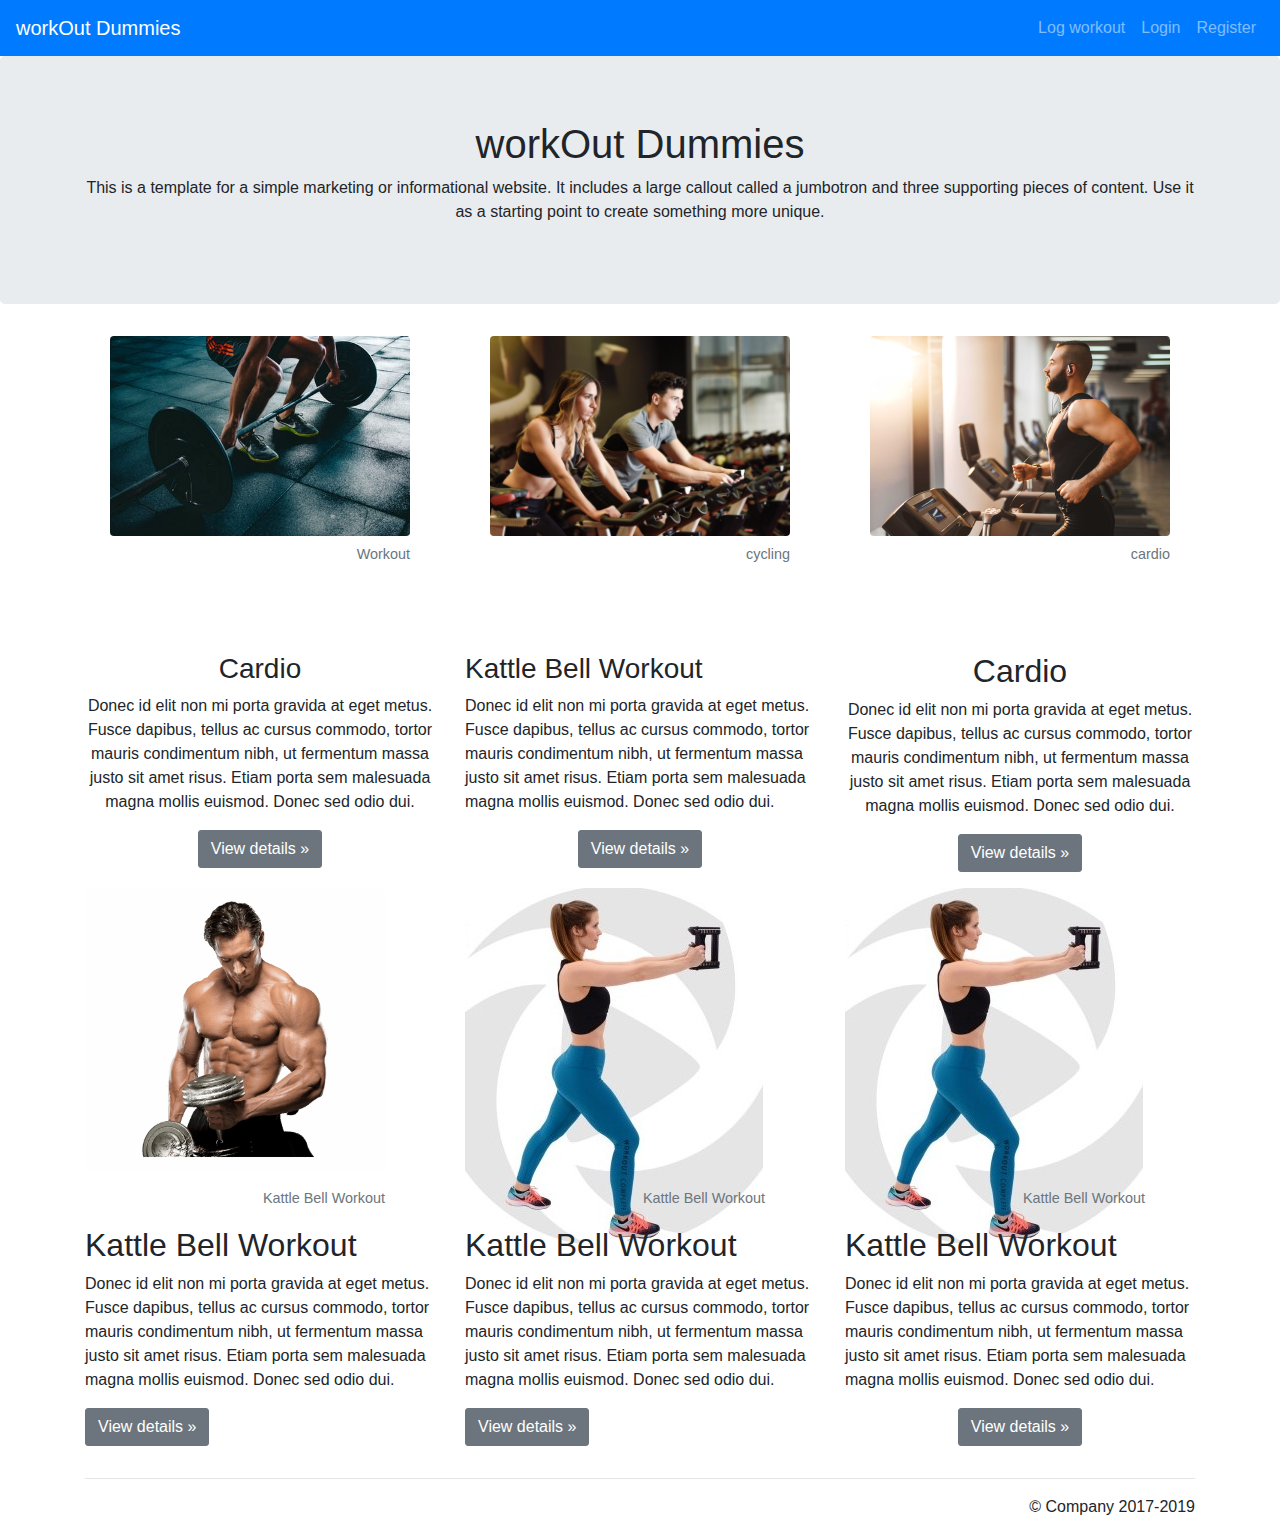
==== index.html @ 3e36aec6 "New Files with media" ====
<!doctype html>
<html lang="en">

<head>
  <!-- Required meta tags -->
  <meta charset="utf-8">
  <meta name="viewport" content="width=device-width, initial-scale=1, shrink-to-fit=no">

  <!-- Bootstrap CSS -->
  <link rel="stylesheet" href="https://stackpath.bootstrapcdn.com/bootstrap/4.3.1/css/bootstrap.min.css"
    integrity="sha384-ggOyR0iXCbMQv3Xipma34MD+dH/1fQ784/j6cY/iJTQUOhcWr7x9JvoRxT2MZw1T" crossorigin="anonymous">
  <link rel="stylesheet" href="css/stylesheet.css">

  <title>workOut Dummies</title>

  <style>
    .bd-placeholder-img {
      font-size: 1.125rem;
      text-anchor: middle;
      -webkit-user-select: none;
      -moz-user-select: none;
      -ms-user-select: none;
      user-select: none;
    }

    @media (min-width: 768px) {
      .bd-placeholder-img-lg {
        font-size: 3.5rem;
      }
    }
  </style>
</head>

<body>
  <!--Nav Bar -->
  <nav class="navbar navbar-expand-md navbar-dark fixed-top bg-primary">
    <a class="navbar-brand" href="#">workOut Dummies</a>
    <button class="navbar-toggler" type="button" data-toggle="collapse" data-target="#navbarsExampleDefault"
      aria-controls="navbarsExampleDefault" aria-expanded="false" aria-label="Toggle navigation">
      <span class="navbar-toggler-icon"></span>
    </button>
    <div class="collapse navbar-collapse" id="navbarsExampleDefault">
      <div class="ml-auto">
        <ul class="navbar-nav my-2 my-lg-0">
          <li class="nav-item">
            <a class="nav-link" href="logworkout.html">Log workout </a>
          </li>
          <li class="nav-item">
            <a class="nav-link" href="login.html">Login <span class="sr-only">(current)</span></a>
          </li>
          <li class="nav-item">
            <a class="nav-link" href="register.html">Register</a>
          </li>
        </ul>
      </div>
    </div>
  </nav>
  <!--End of Nav Bar -->

  <!--header -->
  <header>
    <!-- Main jumbotron for a primary marketing message or call to action -->
    <div class="jumbotron">
      <div class="container">
        <h1>workOut Dummies</h1>
        <p>This is a template for a simple marketing or informational website. It includes a large callout called a
          jumbotron and three supporting pieces of content. Use it as a starting point to create something more unique.
        </p>
      </div>
    </div>
  </header>
  <!--End header -->

  <main>

    <div class="container home-form">
      <!-- Example row of columns -->
      <div class="row">
        <div class="col-md-4">  
            <div class="text-center">                                      
                <figure class="figure image">                   
                    <img src="img/workout.jpeg" class="figure-img img-fluid rounded" alt="workout">                   
                    <figcaption class="figure-caption text-right">Workout</figcaption>
                  </figure>                
                <h3>Cardio</h3>
                <p>Donec id elit non mi porta gravida at eget metus. Fusce dapibus, tellus ac cursus commodo, tortor mauris
                  condimentum nibh, ut fermentum massa justo sit amet risus. Etiam porta sem malesuada magna mollis euismod.
                  Donec sed odio dui. </p>
                <p><a class="btn text-white btn-secondary " role="button" data-toggle="modal"
                    data-target="#exampleModalScrollable">View details &raquo;</a></p>                                
            </div>
        </div> 
        <div class="col-md-4">
          <div class="text-center ">
            <figure class="figure image">          
              <img src="img/cycling.jpg" class="figure-img img-fluid rounded" alt="...">
              <figcaption class="figure-caption text-right">cycling</figcaption>
            </figure>
          </div>          
          <h3>Kattle Bell Workout</h3>
          <p>Donec id elit non mi porta gravida at eget metus. Fusce dapibus, tellus ac cursus commodo, tortor mauris
            condimentum nibh, ut fermentum massa justo sit amet risus. Etiam porta sem malesuada magna mollis euismod.
            Donec sed odio dui. </p>
            <p class="text-center"><a class="btn text-white btn-secondary " role="button" data-toggle="modal"
              data-target="#exampleModalScrollable">View details &raquo;</a></p>
        </div>
        <div class="col-md-4">  
            <div class="text-center">                                      
                <figure class="figure image">                    
                    <img src="img/running.jpg" class="figure-img img-fluid rounded" alt="...">                    
                 <figcaption class="figure-caption text-right">cardio</figcaption>
                </figure>
                
                <h2>Cardio</h2>
                <p>Donec id elit non mi porta gravida at eget metus. Fusce dapibus, tellus ac cursus commodo, tortor mauris
                  condimentum nibh, ut fermentum massa justo sit amet risus. Etiam porta sem malesuada magna mollis euismod.
                  Donec sed odio dui. </p>
                <p><a class="btn text-white btn-secondary " role="button" data-toggle="modal"
                    data-target="#exampleModalScrollable">View details &raquo;</a></p>                                
            </div>
        </div> 
      </div>




      <div class="row">
        <div class="col-md-4">
          <figure class="figure">
              <div class="image">
            <img src="img/bodybuilding.jpg" class="figure-img img-fluid rounded" alt="..."> 
            </div>
            <figcaption class="figure-caption text-right">Kattle Bell Workout</figcaption>
          </figure>          
          <h2>Kattle Bell Workout</h2>
          <p>Donec id elit non mi porta gravida at eget metus. Fusce dapibus, tellus ac cursus commodo, tortor mauris
            condimentum nibh, ut fermentum massa justo sit amet risus. Etiam porta sem malesuada magna mollis euismod.
            Donec sed odio dui. </p>
          <p><a class="btn btn-secondary" href="#" role="button">View details &raquo;</a></p>
        </div>
        <div class="col-md-4">
          <figure class="figure">
            <div class="image"><img src="img/upper-body-workout_sm.jpg" class="figure-img img-fluid rounded" alt="..."> </div>
            <figcaption class="figure-caption text-right">Kattle Bell Workout</figcaption>
          </figure>

          <!-- <p><img src="img/kettlebell-workout.jpg" alt="list large" id="lgimg"  /></p> -->

          <h2>Kattle Bell Workout</h2>
          <p>Donec id elit non mi porta gravida at eget metus. Fusce dapibus, tellus ac cursus commodo, tortor mauris
            condimentum nibh, ut fermentum massa justo sit amet risus. Etiam porta sem malesuada magna mollis euismod.
            Donec sed odio dui. </p>
          <p><a class="btn btn-secondary" href="#" role="button">View details &raquo;</a></p>

        </div>
        <div class="col-md-4">
              <figure class="figure">
                <div class="image"><img src="img/upper-body-workout_sm.jpg" class="figure-img img-fluid rounded" alt="..."> </div>
                <figcaption class="figure-caption text-right">Kattle Bell Workout</figcaption>
              </figure>
    
              <!-- <p><img src="img/kettlebell-workout.jpg" alt="list large" id="lgimg"  /></p> -->
    
              <h2>Kattle Bell Workout</h2>
              <p>Donec id elit non mi porta gravida at eget metus. Fusce dapibus, tellus ac cursus commodo, tortor mauris
                condimentum nibh, ut fermentum massa justo sit amet risus. Etiam porta sem malesuada magna mollis euismod.
                Donec sed odio dui. </p>
              <p class= "text-center"><a class="btn btn-secondary" href="#" role="button">View details &raquo;</a></p>
    
        </div>
      </div>
      <hr>


      <!-- Modal -->
      <div class="modal fade" id="exampleModalScrollable" tabindex="-1" role="dialog"
        aria-labelledby="exampleModalScrollableTitle" aria-hidden="true">
        <div class="modal-dialog modal-dialog-scrollable" role="document">
          <div class="modal-content">
            <div class="modal-header">
              <h4 class="modal-title" id="exampleModalScrollableTitle">
                  Kattle Bell Workout
                </h4>
              <button type="button" class="close" data-dismiss="modal" aria-label="Close">
                <span aria-hidden="true">&times;</span>
              </button>
            </div>
            <div class="modal-body">

              <div class="text-center">
                <video id="vid" width="320" height="240" controls>
                  <source src="media/videoplayback.mp4" type="video/mp4">
                  <source src="media/videoplayback.webm" type="video/webm">
                  Your browser does not support the video tag.
                </video>
              </div>

              <h5>45 Minute Total Body Kettlebell Workout - Fun and
                  Tough Kettlebell Routine</h5>
              <p> It's a fantastic workout for developing and activating the glutes, as well as building important
                strength and stability in the joints of the lower body. If you have been told that you have lazy glutes,
                this glute activation workout may be of help to you.</p>
              <h5>Workout Details</h5>
              
              <ul class="details-list">
                <li>
                  <span class="detail-header">Duration:</span>
                  <span class="detail-value demi">36 Minutes</span>
                </li>
                <li>
                  <span class="detail-header">Calorie Burn:</span>
                  <span class="detail-value demi">165-263</span>
                </li>
                <li>
                  <span class="detail-header">Difficulty:</span>
                  <span class="detail-value demi">3/5</span>
                </li>
                <li>
                  <span class="detail-header">Equipment:</span>
                  <span class="detail-value demi">Exercise Band</span>
                </li>
                <li>
                  <span class="detail-header">Training Type:</span>
                  <span class="detail-value demi">Low Impact, Pilates, Strength Training, Toning</span>
                </li>
              </ul>
            </div>
            <div class="modal-footer">
              <button type="button" id="close" class="btn btn-secondary" data-dismiss="modal">Close</button>              
            </div>
          </div>
        </div>
      </div>
      <!-- End Modal -->

    </div> <!-- /container -->

  </main>


  <!-- Begining of footer -->
  <footer class="container">
    <p>&copy; Company 2017-2019</p>
  </footer>
  <!-- End of container -->

  <!-- Optional JavaScript -->
  <!-- jQuery first, then Popper.js, then Bootstrap JS -->

  <script>
    var video = document.getElementById('vid');
    document.getElementById('close').addEventListener('click', function () {
      video.pause();
      video.currentTime = 0;
      video.playbackRate = 1;
    }, false);
  </script>

  <script src="https://code.jquery.com/jquery-3.3.1.slim.min.js"
    integrity="sha384-q8i/X+965DzO0rT7abK41JStQIAqVgRVzpbzo5smXKp4YfRvH+8abtTE1Pi6jizo"
    crossorigin="anonymous"></script>
  <script src="https://cdnjs.cloudflare.com/ajax/libs/popper.js/1.14.7/umd/popper.min.js"
    integrity="sha384-UO2eT0CpHqdSJQ6hJty5KVphtPhzWj9WO1clHTMGa3JDZwrnQq4sF86dIHNDz0W1"
    crossorigin="anonymous"></script>
  <script src="https://stackpath.bootstrapcdn.com/bootstrap/4.3.1/js/bootstrap.min.js"
    integrity="sha384-JjSmVgyd0p3pXB1rRibZUAYoIIy6OrQ6VrjIEaFf/nJGzIxFDsf4x0xIM+B07jRM"
    crossorigin="anonymous"></script>
</body>

</html>
---- css/stylesheet.css ----
/* Move down content because we have a fixed navbar that is 3.5rem tall */
body {
    padding-top: 3.5rem;       
    font-family: 'Varela Round', sans-serif; 
  }

  @media (max-width: 600px) {
    #lgimg {
        display: none;
    }
}

header{
  text-align: center;
}
footer{
  text-align: right;
}
label {
  font-weight: bold;
}

.font-normal {
  font-weight: none;
}

.image {
  /*border-radius: 25px; */
  width: 300px;
  height: 300px; 
 }

 /*
 figure {
  width: 130px;
  height: 130px; 
 }
*/
 .form-signin {
  width: 100%;
  max-width: 330px;
  padding: 15px;
  margin: auto;
}

#steps, #calories {
  width :100px;
}

.fa-pencil-alt{
color:red;
}

.login-form h4 {
  text-align: center;
  font-size: 26px;
}

.login-form .form-group {
  position: relative;
}
.login-form .form-group i {
  position: absolute;
  left: 15px;
  top: 11px;
  font-size: 18px;
}
.login-form .form-group .form-control {
  padding-left: 40px;
}

.login-form .form-group .form-control:focus {
  border-color: #00ce81;
}
.llogin-formogin .form-group .form-control, .modal-login .btn {
  min-height: 40px;
  border-radius: 3px; 
}
.login-form .form-group .hint-text {
  text-align: center;
  padding-top: 10px;
}


.login-form h2,  
.signup-form h2,
.logworkout-form h2 
 {  color: #636363; 
  margin: 0 0 15px;
  position: relative;
  text-align: center;
  }


.login-form h2:before, 
.login-form h2:after, 
.signup-form h2:before, 
.signup-form h2:after,
.logworkout-form h2:before, 
.logworkout-form h2:after
{
  content: "";
  height: 2px;
  width: 30%;
  background: #d4d4d4;
  position: absolute;
  top: 50%;
  z-index: 2;
}	


.login-form h2:before,
.signup-form h2:before,
.logworkout-form h2 :before  
{
  left: 0;
}

.login-form h2:after,
.signup-form h2:after,
.logworkout-form h2:after 
{
  right: 0;
}

.signup-form .hint-text{
  color: #999;  
  text-align: center;
}


.form-control{
  height: 40px;
  box-shadow: none;
  color: #969fa4;
}
.form-control:focus{
  border-color: #5cb85c;
}
  .form-control, .btn{        
      border-radius: 3px;
  }


.signup-form{
  margin: 0 auto;
  padding: 30px 0;
}
.signup-form h2{
  color: #636363;
      margin: 0 0 15px;
  position: relative;
  text-align: center;
  }
.signup-form h2:before, .signup-form h2:after{
  content: "";
  height: 2px;
  width: 30%;
  background: #d4d4d4;
  position: absolute;
  top: 50%;
  z-index: 2;
}	
.signup-form h2:before{
  left: 0;
}
.signup-form h2:after{
  right: 0;
}
  .signup-form .hint-text{
  color: #999; 
  margin-bottom: 30px;
  text-align: center;
}
  .signup-form form{
  color: #999;
  border-radius: 3px;
    margin-bottom: 15px;
      background: #f2f3f7;
      box-shadow: 0px 2px 2px rgba(0, 0, 0, 0.3);
      padding: 30px;
  }
.signup-form .form-group{
  margin-bottom: 20px;
}
.signup-form input[type="checkbox"]{
  margin-top: 3px;
}
.signup-form .btn{        
      font-size: 16px;
      font-weight: bold;		
  min-width: 140px;
      outline: none !important;
  }

  input[type="number"] {
    width:100px;
 }

/*
  .signup-form .row div:first-child{
  padding-right: 10px;
}
.signup-form .row div:last-child{
  padding-left: 10px;
} 
*/   	
  .signup-form a{
  color: #fff;
  text-decoration: underline;
}
  .signup-form a:hover{
  text-decoration: none;
}
.signup-form form a{
  color: #5cb85c;
  text-decoration: none;
}	
.signup-form form a:hover{
  text-decoration: underline;
}
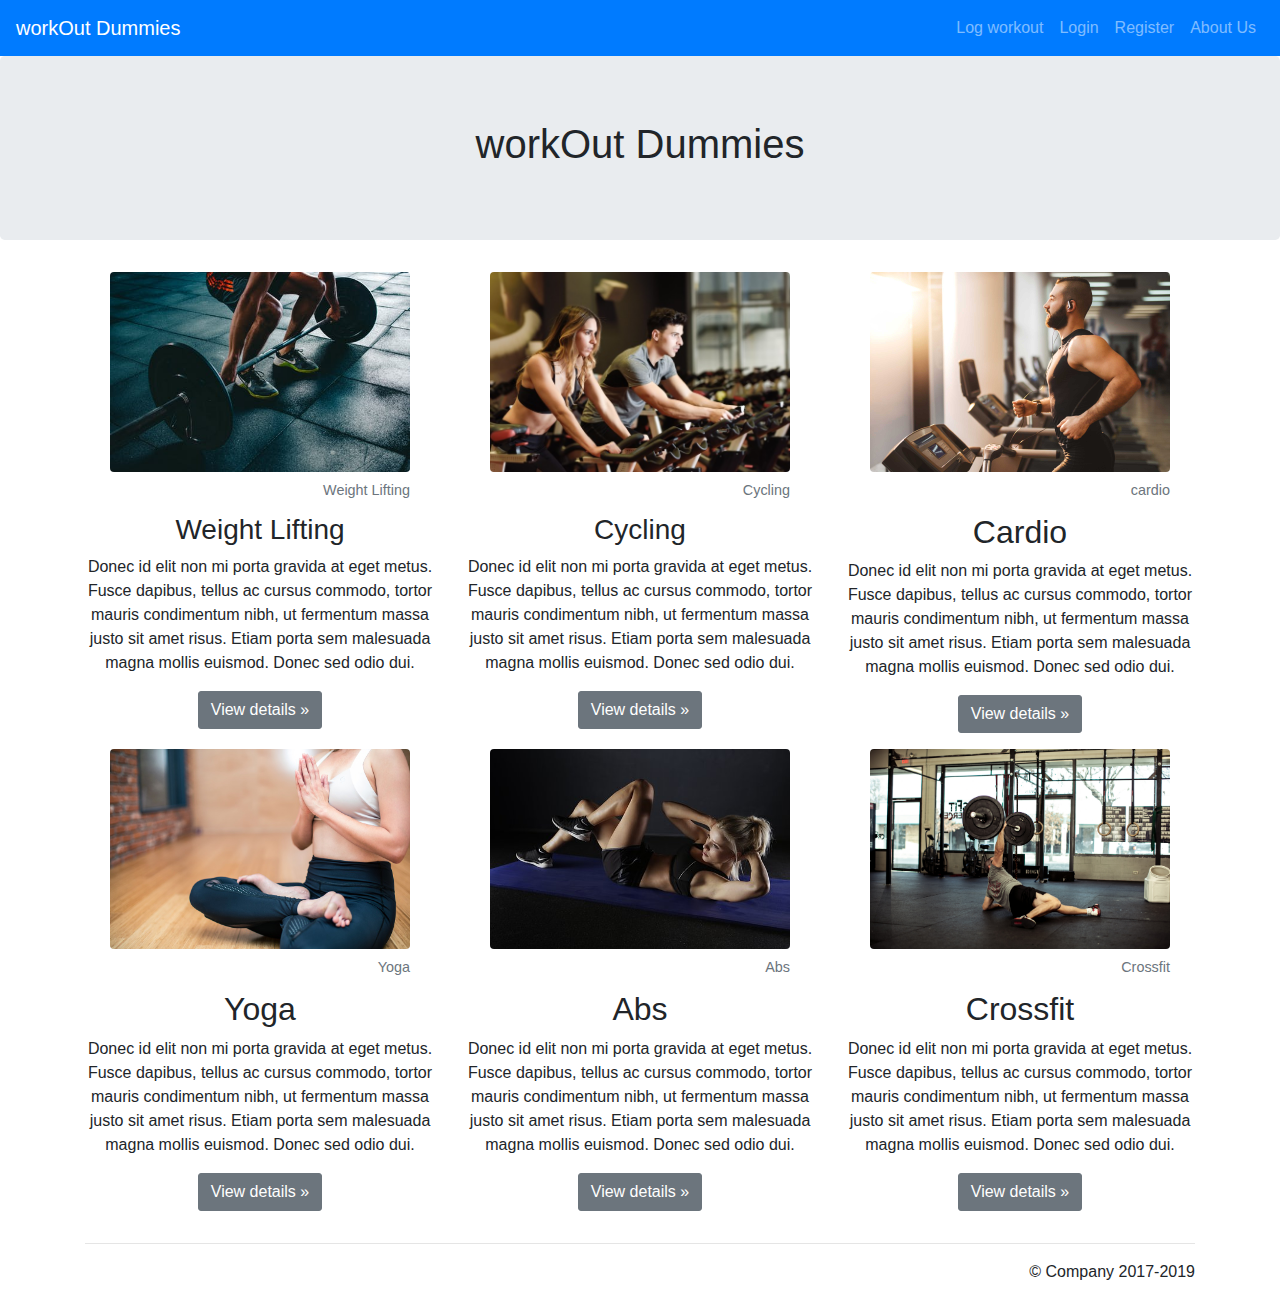
==== commit beaf3e2d: "committing the code" ====
--- a/index.html
+++ b/index.html
@@ -13,22 +13,6 @@
 
   <title>workOut Dummies</title>
 
-  <style>
-    .bd-placeholder-img {
-      font-size: 1.125rem;
-      text-anchor: middle;
-      -webkit-user-select: none;
-      -moz-user-select: none;
-      -ms-user-select: none;
-      user-select: none;
-    }
-
-    @media (min-width: 768px) {
-      .bd-placeholder-img-lg {
-        font-size: 3.5rem;
-      }
-    }
-  </style>
 </head>
 
 <body>
@@ -51,6 +35,9 @@
           <li class="nav-item">
             <a class="nav-link" href="register.html">Register</a>
           </li>
+          <li class="nav-item">
+            <a class="nav-link" href="aboutus.html">About Us</a>
+          </li>          
         </ul>
       </div>
     </div>
@@ -63,46 +50,43 @@
     <div class="jumbotron">
       <div class="container">
         <h1>workOut Dummies</h1>
-        <p>This is a template for a simple marketing or informational website. It includes a large callout called a
-          jumbotron and three supporting pieces of content. Use it as a starting point to create something more unique.
-        </p>
       </div>
     </div>
   </header>
   <!--End header -->
 
   <main>
-
-    <div class="container home-form">
-      <!-- Example row of columns -->
+    <div class="container home-form" id="maincontainer">
+      <!-- Row1 -->
       <div class="row">
         <div class="col-md-4">  
             <div class="text-center">                                      
                 <figure class="figure image">                   
-                    <img src="img/workout.jpeg" class="figure-img img-fluid rounded" alt="workout">                   
-                    <figcaption class="figure-caption text-right">Workout</figcaption>
+                    <img src="img/workout.jpeg" class="figure-img img-fluid rounded" alt="workout">                                  
+                    <figcaption class="figure-caption text-right">Weight Lifting</figcaption>
                   </figure>                
-                <h3>Cardio</h3>
+                <h3>Weight Lifting</h3>
                 <p>Donec id elit non mi porta gravida at eget metus. Fusce dapibus, tellus ac cursus commodo, tortor mauris
                   condimentum nibh, ut fermentum massa justo sit amet risus. Etiam porta sem malesuada magna mollis euismod.
                   Donec sed odio dui. </p>
                 <p><a class="btn text-white btn-secondary " role="button" data-toggle="modal"
-                    data-target="#exampleModalScrollable">View details &raquo;</a></p>                                
+                    data-target="#myModal">View details &raquo;</a></p>                                
             </div>
         </div> 
         <div class="col-md-4">
-          <div class="text-center ">
+          <div class="text-center">
             <figure class="figure image">          
-              <img src="img/cycling.jpg" class="figure-img img-fluid rounded" alt="...">
-              <figcaption class="figure-caption text-right">cycling</figcaption>
+              <img src="img/cycling.jpg" class="figure-img img-fluid rounded" alt="Cycling">
+              <figcaption class="figure-caption text-right">Cycling</figcaption>
             </figure>
-          </div>          
-          <h3>Kattle Bell Workout</h3>
+               
+          <h3>Cycling</h3>
           <p>Donec id elit non mi porta gravida at eget metus. Fusce dapibus, tellus ac cursus commodo, tortor mauris
             condimentum nibh, ut fermentum massa justo sit amet risus. Etiam porta sem malesuada magna mollis euismod.
             Donec sed odio dui. </p>
-            <p class="text-center"><a class="btn text-white btn-secondary " role="button" data-toggle="modal"
-              data-target="#exampleModalScrollable">View details &raquo;</a></p>
+            <p><a class="btn text-white btn-secondary " role="button" data-toggle="modal"
+              data-target="#myModal">View details &raquo;</a></p> 
+          </div>
         </div>
         <div class="col-md-4">  
             <div class="text-center">                                      
@@ -115,71 +99,71 @@
                 <p>Donec id elit non mi porta gravida at eget metus. Fusce dapibus, tellus ac cursus commodo, tortor mauris
                   condimentum nibh, ut fermentum massa justo sit amet risus. Etiam porta sem malesuada magna mollis euismod.
                   Donec sed odio dui. </p>
-                <p><a class="btn text-white btn-secondary " role="button" data-toggle="modal"
-                    data-target="#exampleModalScrollable">View details &raquo;</a></p>                                
-            </div>
-        </div> 
-      </div>
-
-
-
-
+                  <p><a class="btn text-white btn-secondary " role="button" data-toggle="modal"
+                    data-target="#myModal">View details &raquo;</a></p>                                 
+            </div>
+        </div> 
+      </div>
+
+      <!-- Row2 -->
       <div class="row">
-        <div class="col-md-4">
-          <figure class="figure">
-              <div class="image">
-            <img src="img/bodybuilding.jpg" class="figure-img img-fluid rounded" alt="..."> 
-            </div>
-            <figcaption class="figure-caption text-right">Kattle Bell Workout</figcaption>
-          </figure>          
-          <h2>Kattle Bell Workout</h2>
-          <p>Donec id elit non mi porta gravida at eget metus. Fusce dapibus, tellus ac cursus commodo, tortor mauris
-            condimentum nibh, ut fermentum massa justo sit amet risus. Etiam porta sem malesuada magna mollis euismod.
-            Donec sed odio dui. </p>
-          <p><a class="btn btn-secondary" href="#" role="button">View details &raquo;</a></p>
-        </div>
-        <div class="col-md-4">
-          <figure class="figure">
-            <div class="image"><img src="img/upper-body-workout_sm.jpg" class="figure-img img-fluid rounded" alt="..."> </div>
-            <figcaption class="figure-caption text-right">Kattle Bell Workout</figcaption>
-          </figure>
-
-          <!-- <p><img src="img/kettlebell-workout.jpg" alt="list large" id="lgimg"  /></p> -->
-
-          <h2>Kattle Bell Workout</h2>
-          <p>Donec id elit non mi porta gravida at eget metus. Fusce dapibus, tellus ac cursus commodo, tortor mauris
-            condimentum nibh, ut fermentum massa justo sit amet risus. Etiam porta sem malesuada magna mollis euismod.
-            Donec sed odio dui. </p>
-          <p><a class="btn btn-secondary" href="#" role="button">View details &raquo;</a></p>
-
-        </div>
-        <div class="col-md-4">
-              <figure class="figure">
-                <div class="image"><img src="img/upper-body-workout_sm.jpg" class="figure-img img-fluid rounded" alt="..."> </div>
-                <figcaption class="figure-caption text-right">Kattle Bell Workout</figcaption>
+        <div class="col-md-4">  
+          <div class="text-center">                                      
+              <figure class="figure image">                    
+                  <img src="img/yoga.jpg" class="figure-img img-fluid rounded" alt="...">                    
+               <figcaption class="figure-caption text-right">Yoga</figcaption>
               </figure>
-    
-              <!-- <p><img src="img/kettlebell-workout.jpg" alt="list large" id="lgimg"  /></p> -->
-    
-              <h2>Kattle Bell Workout</h2>
+              
+              <h2>Yoga</h2>
               <p>Donec id elit non mi porta gravida at eget metus. Fusce dapibus, tellus ac cursus commodo, tortor mauris
                 condimentum nibh, ut fermentum massa justo sit amet risus. Etiam porta sem malesuada magna mollis euismod.
                 Donec sed odio dui. </p>
-              <p class= "text-center"><a class="btn btn-secondary" href="#" role="button">View details &raquo;</a></p>
-    
-        </div>
-      </div>
+                <p><a class="btn text-white btn-secondary " role="button" data-toggle="modal"
+                  data-target="#myModal">View details &raquo;</a></p>                               
+          </div>
+        </div> 
+        <div class="col-md-4">  
+          <div class="text-center">                                      
+              <figure class="figure image">                    
+                  <img src="img/abs.jpg" class="figure-img img-fluid rounded" alt="abs">                    
+               <figcaption class="figure-caption text-right">Abs</figcaption>
+              </figure>              
+              <h2>Abs</h2>
+              <p>Donec id elit non mi porta gravida at eget metus. Fusce dapibus, tellus ac cursus commodo, tortor mauris
+                condimentum nibh, ut fermentum massa justo sit amet risus. Etiam porta sem malesuada magna mollis euismod.
+                Donec sed odio dui. </p>
+                <p><a class="btn text-white btn-secondary " role="button" data-toggle="modal"
+                  data-target="#myModal">View details &raquo;</a></p>                                
+          </div>
+        </div> 
+        <div class="col-md-4">  
+          <div class="text-center">                                      
+              <figure class="figure image">                    
+                  <img src="img/crossfit-full.jpg" class="figure-img img-fluid rounded" alt="crossfit">                    
+               <figcaption class="figure-caption text-right">Crossfit</figcaption>
+              </figure>
+              
+              <h2>Crossfit</h2>
+              <p>Donec id elit non mi porta gravida at eget metus. Fusce dapibus, tellus ac cursus commodo, tortor mauris
+                condimentum nibh, ut fermentum massa justo sit amet risus. Etiam porta sem malesuada magna mollis euismod.
+                Donec sed odio dui. </p>
+                <p><a class="btn text-white btn-secondary " role="button" data-toggle="modal"
+                  data-target="#myModal">View details &raquo;</a></p>                                 
+          </div>
+        </div> 
+
+      </div>
+
       <hr>
 
-
       <!-- Modal -->
-      <div class="modal fade" id="exampleModalScrollable" tabindex="-1" role="dialog"
-        aria-labelledby="exampleModalScrollableTitle" aria-hidden="true">
+      <div class="modal fade" id="myModal" tabindex="-1" role="dialog"
+        aria-labelledby="myModalTitle" aria-hidden="true">
         <div class="modal-dialog modal-dialog-scrollable" role="document">
           <div class="modal-content">
             <div class="modal-header">
-              <h4 class="modal-title" id="exampleModalScrollableTitle">
-                  Kattle Bell Workout
+              <h4 class="modal-title" id="myModalTitle">
+                  Running
                 </h4>
               <button type="button" class="close" data-dismiss="modal" aria-label="Close">
                 <span aria-hidden="true">&times;</span>
@@ -188,42 +172,41 @@
             <div class="modal-body">
 
               <div class="text-center">
-                <video id="vid" width="320" height="240" controls>
+                <video id="vid" width="310" height="175" controls>
                   <source src="media/videoplayback.mp4" type="video/mp4">
                   <source src="media/videoplayback.webm" type="video/webm">
                   Your browser does not support the video tag.
                 </video>
               </div>
-
-              <h5>45 Minute Total Body Kettlebell Workout - Fun and
-                  Tough Kettlebell Routine</h5>
+               
+              <h5>30 Minutes of running</h5>
               <p> It's a fantastic workout for developing and activating the glutes, as well as building important
                 strength and stability in the joints of the lower body. If you have been told that you have lazy glutes,
                 this glute activation workout may be of help to you.</p>
               <h5>Workout Details</h5>
-              
               <ul class="details-list">
-                <li>
-                  <span class="detail-header">Duration:</span>
-                  <span class="detail-value demi">36 Minutes</span>
-                </li>
-                <li>
-                  <span class="detail-header">Calorie Burn:</span>
-                  <span class="detail-value demi">165-263</span>
-                </li>
-                <li>
-                  <span class="detail-header">Difficulty:</span>
-                  <span class="detail-value demi">3/5</span>
-                </li>
-                <li>
-                  <span class="detail-header">Equipment:</span>
-                  <span class="detail-value demi">Exercise Band</span>
-                </li>
-                <li>
-                  <span class="detail-header">Training Type:</span>
-                  <span class="detail-value demi">Low Impact, Pilates, Strength Training, Toning</span>
-                </li>
-              </ul>
+                  <li>
+                    <span class="detail-header">Duration:</span>
+                    <span class="detail-value demi">30 Minutes</span>
+                  </li>
+                  <li>
+                    <span class="detail-header">Calorie Burn:</span>
+                    <span class="detail-value demi">3000</span>
+                  </li>
+                  <li>
+                    <span class="detail-header">Difficulty:</span>
+                    <span class="detail-value demi">3/5</span>
+                  </li>
+                  <li>
+                    <span class="detail-header">Equipment:</span>
+                    <span class="detail-value demi">Threadmill</span>
+                  </li>
+                  <li>
+                    <span class="detail-header">Training Type:</span>
+                    <span class="detail-value demi">Low Impact, Pilates, Strength Training, Toning</span>
+                  </li>
+                </ul>
+
             </div>
             <div class="modal-footer">
               <button type="button" id="close" class="btn btn-secondary" data-dismiss="modal">Close</button>              
@@ -246,16 +229,6 @@
 
   <!-- Optional JavaScript -->
   <!-- jQuery first, then Popper.js, then Bootstrap JS -->
-
-  <script>
-    var video = document.getElementById('vid');
-    document.getElementById('close').addEventListener('click', function () {
-      video.pause();
-      video.currentTime = 0;
-      video.playbackRate = 1;
-    }, false);
-  </script>
-
   <script src="https://code.jquery.com/jquery-3.3.1.slim.min.js"
     integrity="sha384-q8i/X+965DzO0rT7abK41JStQIAqVgRVzpbzo5smXKp4YfRvH+8abtTE1Pi6jizo"
     crossorigin="anonymous"></script>
@@ -265,6 +238,7 @@
   <script src="https://stackpath.bootstrapcdn.com/bootstrap/4.3.1/js/bootstrap.min.js"
     integrity="sha384-JjSmVgyd0p3pXB1rRibZUAYoIIy6OrQ6VrjIEaFf/nJGzIxFDsf4x0xIM+B07jRM"
     crossorigin="anonymous"></script>
-</body>
-
+  <script src="js/index.js"></script>
+    
+  </body>
 </html>--- a/css/stylesheet.css
+++ b/css/stylesheet.css
@@ -27,7 +27,7 @@
 .image {
   /*border-radius: 25px; */
   width: 300px;
-  height: 300px; 
+  height: 225px; 
  }
 
  /*
@@ -124,7 +124,7 @@
 }
 
 .signup-form .hint-text{
-  color: #999;  
+  color: #999;
   text-align: center;
 }
 
@@ -148,7 +148,7 @@
 }
 .signup-form h2{
   color: #636363;
-      margin: 0 0 15px;
+  margin: 0 0 15px;
   position: relative;
   text-align: center;
   }
@@ -172,16 +172,16 @@
   margin-bottom: 30px;
   text-align: center;
 }
-  .signup-form form{
+.logworkouttable, .schedule-form, .login-form form, .signup-form form{
   color: #999;
   border-radius: 3px;
     margin-bottom: 15px;
-      background: #f2f3f7;
-      box-shadow: 0px 2px 2px rgba(0, 0, 0, 0.3);
-      padding: 30px;
+    background: #f2f3f7; 
+    box-shadow: 0px 2px 2px rgba(0, 0, 0, 0.3);
+    padding: 25px;
   }
 .signup-form .form-group{
-  margin-bottom: 20px;
+  margin-bottom: 20px;  
 }
 .signup-form input[type="checkbox"]{
   margin-top: 3px;
@@ -205,10 +205,12 @@
   padding-left: 10px;
 } 
 */   	
-  .signup-form a{
-  color: #fff;
-  text-decoration: underline;
-}
+/*  
+.signup-form a{  
+  color: blue;
+  text-decoration:none 
+}
+*/
   .signup-form a:hover{
   text-decoration: none;
 }
@@ -218,4 +220,17 @@
 }	
 .signup-form form a:hover{
   text-decoration: underline;
-}+}
+aside {
+  width: 30%;
+  padding-left: .5rem;
+  margin-left: .5rem;    
+  float: right;            
+  /* box-shadow: inset 5px 0px 5px -5px ; */
+}
+.image-sm {
+  /*border-radius: 25px; */
+  width: 100%;
+  height: 100%;   
+ } 
+
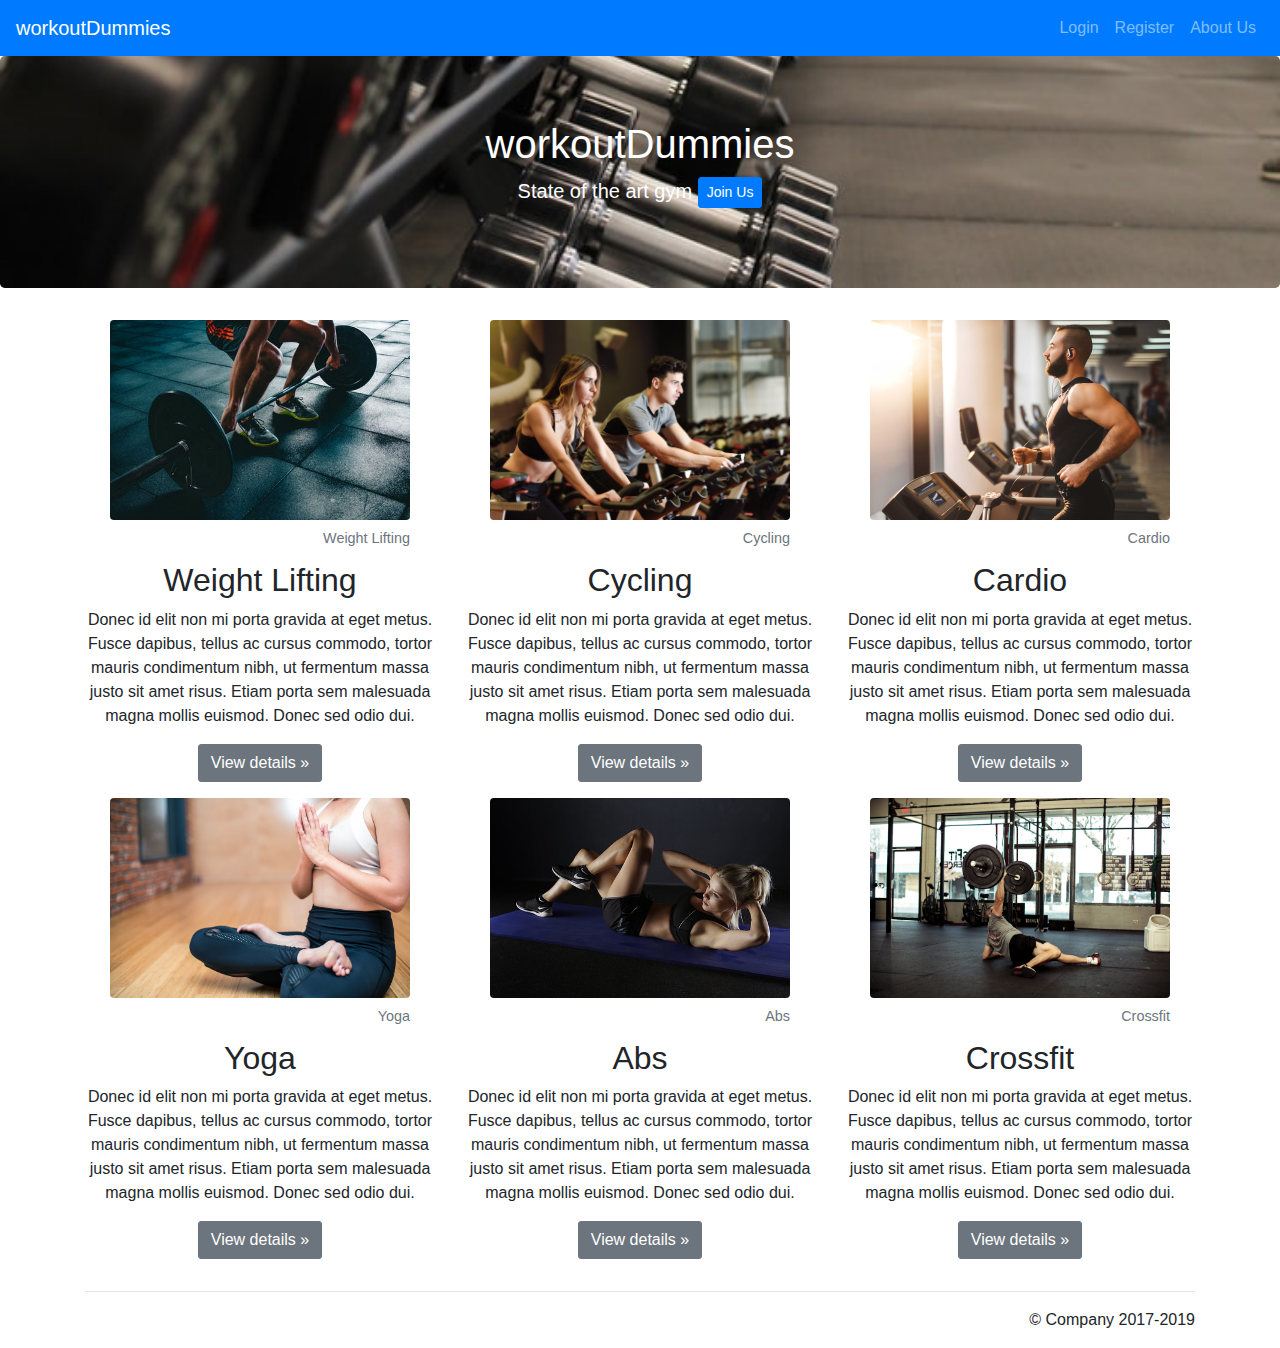
==== commit 77ae2ba5: "Committing after changes" ====
--- a/index.html
+++ b/index.html
@@ -2,243 +2,216 @@
 <html lang="en">
 
 <head>
-  <!-- Required meta tags -->
-  <meta charset="utf-8">
-  <meta name="viewport" content="width=device-width, initial-scale=1, shrink-to-fit=no">
-
-  <!-- Bootstrap CSS -->
-  <link rel="stylesheet" href="https://stackpath.bootstrapcdn.com/bootstrap/4.3.1/css/bootstrap.min.css"
-    integrity="sha384-ggOyR0iXCbMQv3Xipma34MD+dH/1fQ784/j6cY/iJTQUOhcWr7x9JvoRxT2MZw1T" crossorigin="anonymous">
-  <link rel="stylesheet" href="css/stylesheet.css">
-
-  <title>workOut Dummies</title>
-
+    <!-- Required meta tags -->
+    <meta charset="utf-8">
+    <meta name="viewport" content="width=device-width, initial-scale=1, shrink-to-fit=no">
+
+    <!-- Bootstrap CSS -->
+    <link rel="stylesheet" href="https://stackpath.bootstrapcdn.com/bootstrap/4.3.1/css/bootstrap.min.css" integrity="sha384-ggOyR0iXCbMQv3Xipma34MD+dH/1fQ784/j6cY/iJTQUOhcWr7x9JvoRxT2MZw1T" crossorigin="anonymous">
+    <link rel="stylesheet" href="css/stylesheet.css">
+    <link rel="stylesheet" href="css/index.css">
+    <title>workoutDummies</title>
 </head>
 
 <body>
-  <!--Nav Bar -->
-  <nav class="navbar navbar-expand-md navbar-dark fixed-top bg-primary">
-    <a class="navbar-brand" href="#">workOut Dummies</a>
-    <button class="navbar-toggler" type="button" data-toggle="collapse" data-target="#navbarsExampleDefault"
-      aria-controls="navbarsExampleDefault" aria-expanded="false" aria-label="Toggle navigation">
-      <span class="navbar-toggler-icon"></span>
-    </button>
-    <div class="collapse navbar-collapse" id="navbarsExampleDefault">
-      <div class="ml-auto">
-        <ul class="navbar-nav my-2 my-lg-0">
-          <li class="nav-item">
-            <a class="nav-link" href="logworkout.html">Log workout </a>
-          </li>
-          <li class="nav-item">
-            <a class="nav-link" href="login.html">Login <span class="sr-only">(current)</span></a>
-          </li>
-          <li class="nav-item">
-            <a class="nav-link" href="register.html">Register</a>
-          </li>
-          <li class="nav-item">
-            <a class="nav-link" href="aboutus.html">About Us</a>
-          </li>          
-        </ul>
-      </div>
-    </div>
-  </nav>
-  <!--End of Nav Bar -->
-
-  <!--header -->
-  <header>
-    <!-- Main jumbotron for a primary marketing message or call to action -->
-    <div class="jumbotron">
-      <div class="container">
-        <h1>workOut Dummies</h1>
-      </div>
-    </div>
-  </header>
-  <!--End header -->
-
-  <main>
-    <div class="container home-form" id="maincontainer">
-      <!-- Row1 -->
-      <div class="row">
-        <div class="col-md-4">  
-            <div class="text-center">                                      
-                <figure class="figure image">                   
-                    <img src="img/workout.jpeg" class="figure-img img-fluid rounded" alt="workout">                                  
-                    <figcaption class="figure-caption text-right">Weight Lifting</figcaption>
-                  </figure>                
-                <h3>Weight Lifting</h3>
-                <p>Donec id elit non mi porta gravida at eget metus. Fusce dapibus, tellus ac cursus commodo, tortor mauris
-                  condimentum nibh, ut fermentum massa justo sit amet risus. Etiam porta sem malesuada magna mollis euismod.
-                  Donec sed odio dui. </p>
-                <p><a class="btn text-white btn-secondary " role="button" data-toggle="modal"
-                    data-target="#myModal">View details &raquo;</a></p>                                
-            </div>
-        </div> 
-        <div class="col-md-4">
-          <div class="text-center">
-            <figure class="figure image">          
-              <img src="img/cycling.jpg" class="figure-img img-fluid rounded" alt="Cycling">
-              <figcaption class="figure-caption text-right">Cycling</figcaption>
-            </figure>
-               
-          <h3>Cycling</h3>
-          <p>Donec id elit non mi porta gravida at eget metus. Fusce dapibus, tellus ac cursus commodo, tortor mauris
-            condimentum nibh, ut fermentum massa justo sit amet risus. Etiam porta sem malesuada magna mollis euismod.
-            Donec sed odio dui. </p>
-            <p><a class="btn text-white btn-secondary " role="button" data-toggle="modal"
-              data-target="#myModal">View details &raquo;</a></p> 
-          </div>
+    <!--Nav Bar -->
+    <nav class="navbar navbar-expand-md navbar-dark fixed-top bg-primary">
+        <a class="navbar-brand" href="#">workoutDummies</a>
+        <button class="navbar-toggler" type="button" data-toggle="collapse" data-target="#navbarsExampleDefault" aria-controls="navbarsExampleDefault" aria-expanded="false" aria-label="Toggle navigation">
+            <span class="navbar-toggler-icon"></span>
+        </button>
+        <div class="collapse navbar-collapse" id="navbarsExampleDefault">
+            <div class="ml-auto">
+                <ul class="navbar-nav my-2 my-lg-0">
+                    <li class="nav-item">
+                        <a class="nav-link" href="login.html">Login <span class="sr-only">(current)</span></a>
+                    </li>
+                    <li class="nav-item">
+                        <a class="nav-link" href="register.html">Register</a>
+                    </li>
+                    <li class="nav-item">
+                        <a class="nav-link" href="aboutus.html">About Us</a>
+                    </li>
+                </ul>
+            </div>
         </div>
-        <div class="col-md-4">  
-            <div class="text-center">                                      
-                <figure class="figure image">                    
-                    <img src="img/running.jpg" class="figure-img img-fluid rounded" alt="...">                    
-                 <figcaption class="figure-caption text-right">cardio</figcaption>
-                </figure>
-                
-                <h2>Cardio</h2>
-                <p>Donec id elit non mi porta gravida at eget metus. Fusce dapibus, tellus ac cursus commodo, tortor mauris
-                  condimentum nibh, ut fermentum massa justo sit amet risus. Etiam porta sem malesuada magna mollis euismod.
-                  Donec sed odio dui. </p>
-                  <p><a class="btn text-white btn-secondary " role="button" data-toggle="modal"
-                    data-target="#myModal">View details &raquo;</a></p>                                 
-            </div>
-        </div> 
-      </div>
-
-      <!-- Row2 -->
-      <div class="row">
-        <div class="col-md-4">  
-          <div class="text-center">                                      
-              <figure class="figure image">                    
-                  <img src="img/yoga.jpg" class="figure-img img-fluid rounded" alt="...">                    
-               <figcaption class="figure-caption text-right">Yoga</figcaption>
-              </figure>
-              
-              <h2>Yoga</h2>
-              <p>Donec id elit non mi porta gravida at eget metus. Fusce dapibus, tellus ac cursus commodo, tortor mauris
-                condimentum nibh, ut fermentum massa justo sit amet risus. Etiam porta sem malesuada magna mollis euismod.
-                Donec sed odio dui. </p>
-                <p><a class="btn text-white btn-secondary " role="button" data-toggle="modal"
-                  data-target="#myModal">View details &raquo;</a></p>                               
-          </div>
-        </div> 
-        <div class="col-md-4">  
-          <div class="text-center">                                      
-              <figure class="figure image">                    
-                  <img src="img/abs.jpg" class="figure-img img-fluid rounded" alt="abs">                    
-               <figcaption class="figure-caption text-right">Abs</figcaption>
-              </figure>              
-              <h2>Abs</h2>
-              <p>Donec id elit non mi porta gravida at eget metus. Fusce dapibus, tellus ac cursus commodo, tortor mauris
-                condimentum nibh, ut fermentum massa justo sit amet risus. Etiam porta sem malesuada magna mollis euismod.
-                Donec sed odio dui. </p>
-                <p><a class="btn text-white btn-secondary " role="button" data-toggle="modal"
-                  data-target="#myModal">View details &raquo;</a></p>                                
-          </div>
-        </div> 
-        <div class="col-md-4">  
-          <div class="text-center">                                      
-              <figure class="figure image">                    
-                  <img src="img/crossfit-full.jpg" class="figure-img img-fluid rounded" alt="crossfit">                    
-               <figcaption class="figure-caption text-right">Crossfit</figcaption>
-              </figure>
-              
-              <h2>Crossfit</h2>
-              <p>Donec id elit non mi porta gravida at eget metus. Fusce dapibus, tellus ac cursus commodo, tortor mauris
-                condimentum nibh, ut fermentum massa justo sit amet risus. Etiam porta sem malesuada magna mollis euismod.
-                Donec sed odio dui. </p>
-                <p><a class="btn text-white btn-secondary " role="button" data-toggle="modal"
-                  data-target="#myModal">View details &raquo;</a></p>                                 
-          </div>
-        </div> 
-
-      </div>
-
-      <hr>
-
-      <!-- Modal -->
-      <div class="modal fade" id="myModal" tabindex="-1" role="dialog"
-        aria-labelledby="myModalTitle" aria-hidden="true">
-        <div class="modal-dialog modal-dialog-scrollable" role="document">
-          <div class="modal-content">
-            <div class="modal-header">
-              <h4 class="modal-title" id="myModalTitle">
-                  Running
-                </h4>
-              <button type="button" class="close" data-dismiss="modal" aria-label="Close">
-                <span aria-hidden="true">&times;</span>
-              </button>
-            </div>
-            <div class="modal-body">
-
-              <div class="text-center">
-                <video id="vid" width="310" height="175" controls>
-                  <source src="media/videoplayback.mp4" type="video/mp4">
-                  <source src="media/videoplayback.webm" type="video/webm">
-                  Your browser does not support the video tag.
-                </video>
-              </div>
-               
-              <h5>30 Minutes of running</h5>
-              <p> It's a fantastic workout for developing and activating the glutes, as well as building important
-                strength and stability in the joints of the lower body. If you have been told that you have lazy glutes,
-                this glute activation workout may be of help to you.</p>
-              <h5>Workout Details</h5>
-              <ul class="details-list">
-                  <li>
-                    <span class="detail-header">Duration:</span>
-                    <span class="detail-value demi">30 Minutes</span>
-                  </li>
-                  <li>
-                    <span class="detail-header">Calorie Burn:</span>
-                    <span class="detail-value demi">3000</span>
-                  </li>
-                  <li>
-                    <span class="detail-header">Difficulty:</span>
-                    <span class="detail-value demi">3/5</span>
-                  </li>
-                  <li>
-                    <span class="detail-header">Equipment:</span>
-                    <span class="detail-value demi">Threadmill</span>
-                  </li>
-                  <li>
-                    <span class="detail-header">Training Type:</span>
-                    <span class="detail-value demi">Low Impact, Pilates, Strength Training, Toning</span>
-                  </li>
-                </ul>
-
-            </div>
-            <div class="modal-footer">
-              <button type="button" id="close" class="btn btn-secondary" data-dismiss="modal">Close</button>              
-            </div>
-          </div>
+    </nav>
+    <!--End of Nav Bar -->
+
+    <!--header -->
+    <header>
+        <!-- Main jumbotron for a primary marketing message or call to action -->
+        <div class="jumbotron">
+            <div class="container">
+                <h1>workoutDummies</h1>
+                <p class="lead"> State of the art gym <span>
+                        <a class="btn btn-primary btn-sm" href="register.html" role="button">Join Us</a>
+                    </span></p>
+            </div>
         </div>
-      </div>
-      <!-- End Modal -->
-
-    </div> <!-- /container -->
-
-  </main>
-
-
-  <!-- Begining of footer -->
-  <footer class="container">
-    <p>&copy; Company 2017-2019</p>
-  </footer>
-  <!-- End of container -->
-
-  <!-- Optional JavaScript -->
-  <!-- jQuery first, then Popper.js, then Bootstrap JS -->
-  <script src="https://code.jquery.com/jquery-3.3.1.slim.min.js"
-    integrity="sha384-q8i/X+965DzO0rT7abK41JStQIAqVgRVzpbzo5smXKp4YfRvH+8abtTE1Pi6jizo"
-    crossorigin="anonymous"></script>
-  <script src="https://cdnjs.cloudflare.com/ajax/libs/popper.js/1.14.7/umd/popper.min.js"
-    integrity="sha384-UO2eT0CpHqdSJQ6hJty5KVphtPhzWj9WO1clHTMGa3JDZwrnQq4sF86dIHNDz0W1"
-    crossorigin="anonymous"></script>
-  <script src="https://stackpath.bootstrapcdn.com/bootstrap/4.3.1/js/bootstrap.min.js"
-    integrity="sha384-JjSmVgyd0p3pXB1rRibZUAYoIIy6OrQ6VrjIEaFf/nJGzIxFDsf4x0xIM+B07jRM"
-    crossorigin="anonymous"></script>
-  <script src="js/index.js"></script>
-    
-  </body>
+    </header>
+    <!--End header -->
+
+    <main>
+        <!-- beging of main container-->
+        <div class="container home-form" id="maincontainer">
+            <!-- Figure images row1 -->
+            <div class="row">
+                <div class="col-md-4">
+                    <div class="text-center">
+                        <figure class="figure image">
+                            <img src="img/workout.jpeg" class="figure-img img-fluid rounded" alt="workout">
+                            <figcaption class="figure-caption text-right">Weight Lifting</figcaption>
+                        </figure>
+                        <h2>Weight Lifting</h2>
+                        <p>Donec id elit non mi porta gravida at eget metus. Fusce dapibus, tellus ac cursus commodo, tortor mauris condimentum nibh, ut fermentum massa justo sit amet risus. Etiam porta sem malesuada magna mollis euismod. Donec sed odio
+                            dui. </p>
+                        <p><a class="btn text-white btn-secondary " role="button" data-toggle="modal" data-target="#mymodal">View details &raquo;</a></p>
+                    </div>
+                </div>
+                <div class="col-md-4">
+                    <div class="text-center">
+                        <figure class="figure image">
+                            <img src="img/cycling.jpg" class="figure-img img-fluid rounded" alt="cycling">
+                            <figcaption class="figure-caption text-right">Cycling</figcaption>
+                        </figure>
+                        <h2>Cycling</h2>
+                        <p>Donec id elit non mi porta gravida at eget metus. Fusce dapibus, tellus ac cursus commodo, tortor mauris condimentum nibh, ut fermentum massa justo sit amet risus. Etiam porta sem malesuada magna mollis euismod. Donec sed odio
+                            dui. </p>
+                        <p><a class="btn text-white btn-secondary " role="button" data-toggle="modal" data-target="#mymodal">View details &raquo;</a></p>
+                    </div>
+                </div>
+                <div class="col-md-4">
+                    <div class="text-center">
+                        <figure class="figure image">
+                            <img src="img/running.jpg" class="figure-img img-fluid rounded" alt="running">
+                            <figcaption class="figure-caption text-right">Cardio</figcaption>
+                        </figure>
+                        <h2>Cardio</h2>
+                        <p>Donec id elit non mi porta gravida at eget metus. Fusce dapibus, tellus ac cursus commodo, tortor mauris condimentum nibh, ut fermentum massa justo sit amet risus. Etiam porta sem malesuada magna mollis euismod. Donec sed odio
+                            dui. </p>
+                        <p><a class="btn text-white btn-secondary " role="button" data-toggle="modal" data-target="#mymodal">View details &raquo;</a></p>
+                    </div>
+                </div>
+            </div>
+            <!-- End of Figure images row1 -->
+
+            <!-- Figure images row1 row2 -->
+            <div class="row">
+                <div class="col-md-4">
+                    <div class="text-center">
+                        <figure class="figure image">
+                            <img src="img/yoga.jpg" class="figure-img img-fluid rounded" alt="yoga">
+                            <figcaption class="figure-caption text-right">Yoga</figcaption>
+                        </figure>
+                        <h2>Yoga</h2>
+                        <p>Donec id elit non mi porta gravida at eget metus. Fusce dapibus, tellus ac cursus commodo, tortor mauris condimentum nibh, ut fermentum massa justo sit amet risus. Etiam porta sem malesuada magna mollis euismod. Donec sed odio
+                            dui. </p>
+                        <p><a class="btn text-white btn-secondary " role="button" data-toggle="modal" data-target="#mymodal">View details &raquo;</a></p>
+                    </div>
+                </div>
+                <div class="col-md-4">
+                    <div class="text-center">
+                        <figure class="figure image">
+                            <img src="img/abs.jpg" class="figure-img img-fluid rounded" alt="abs">
+                            <figcaption class="figure-caption text-right">Abs</figcaption>
+                        </figure>
+                        <h2>Abs</h2>
+                        <p>Donec id elit non mi porta gravida at eget metus. Fusce dapibus, tellus ac cursus commodo, tortor mauris condimentum nibh, ut fermentum massa justo sit amet risus. Etiam porta sem malesuada magna mollis euismod. Donec sed odio
+                            dui. </p>
+                        <p><a class="btn text-white btn-secondary " role="button" data-toggle="modal" data-target="#mymodal">View details &raquo;</a></p>
+                    </div>
+                </div>
+                <div class="col-md-4">
+                    <div class="text-center">
+                        <figure class="figure image">
+                            <img src="img/crossfit-full.jpg" class="figure-img img-fluid rounded" alt="crossfit">
+                            <figcaption class="figure-caption text-right">Crossfit</figcaption>
+                        </figure>
+                        <h2>Crossfit</h2>
+                        <p>Donec id elit non mi porta gravida at eget metus. Fusce dapibus, tellus ac cursus commodo, tortor mauris condimentum nibh, ut fermentum massa justo sit amet risus. Etiam porta sem malesuada magna mollis euismod. Donec sed odio
+                            dui. </p>
+                        <p><a class="btn text-white btn-secondary " role="button" data-toggle="modal" data-target="#mymodal">View details &raquo;</a></p>
+                    </div>
+                </div>
+
+            </div>
+            <!-- End of Figure images row1 row2 -->
+
+            <hr>
+
+            <!-- Modal screen begins here -->
+            <div class="modal fade" id="mymodal" tabindex="-1" role="dialog" aria-labelledby="mymodalTitle" aria-hidden="true">
+                <div class="modal-dialog modal-dialog-scrollable" role="document">
+                    <div class="modal-content">
+                        <div class="modal-header bg-secondary">
+                            <h4 class="modal-title" id="mymodalTitle">
+                                Running
+                            </h4>
+                            <button type="button" class="close" data-dismiss="modal" aria-label="Close">
+                                <span aria-hidden="true">&times;</span>
+                            </button>
+                        </div>
+                        <div class="modal-body">
+                            <div class="text-center">
+                                <!-- video control-->
+                                <video id="vid" controls>
+                                    <source src="media/videoplayback.mp4" type="video/mp4">
+                                    <source src="media/videoplayback.webm" type="video/webm">
+                                    Your browser does not support the video tag.
+                                </video>
+                            </div>
+                            <hr class="my-4">
+                            <h5>30 Minutes of running</h5>
+                            <p> It's a fantastic workout for developing and activating the glutes, as well as building important strength and stability in the joints of the lower body. If you have been told that you have lazy glutes, this glute activation
+                                workout may be of help to you.</p>
+                            <h5>Workout Details</h5>
+                            <ul class="details-list">
+                                <li>
+                                    <span class="detail-header">Duration:</span>
+                                    <span class="detail-value demi">30 Minutes</span>
+                                </li>
+                                <li>
+                                    <span class="detail-header">Calorie Burn:</span>
+                                    <span class="detail-value demi">3000</span>
+                                </li>
+                                <li>
+                                    <span class="detail-header">Difficulty:</span>
+                                    <span class="detail-value demi">3/5</span>
+                                </li>
+                                <li>
+                                    <span class="detail-header">Equipment:</span>
+                                    <span class="detail-value demi">Threadmill</span>
+                                </li>
+                                <li>
+                                    <span class="detail-header">Training Type:</span>
+                                    <span class="detail-value demi">Low Impact, Pilates, Strength Training,
+                                        Toning</span>
+                                </li>
+                            </ul>
+                        </div>
+                        <div class="modal-footer">
+                            <button type="button" id="close" class="btn btn-secondary" data-dismiss="modal">Close</button>
+                        </div>
+                    </div>
+                </div>
+            </div>
+            <!-- End of Modal -->
+        </div>
+        <!-- End of main container -->
+    </main>
+
+    <!-- Begining of footer -->
+    <footer class="container">
+        <p>&copy; Company 2017-2019</p>
+    </footer>
+    <!-- End of container -->
+
+    <!-- jQuery first, then Popper.js, then Bootstrap JS -->
+    <script src="https://code.jquery.com/jquery-3.3.1.slim.min.js" integrity="sha384-q8i/X+965DzO0rT7abK41JStQIAqVgRVzpbzo5smXKp4YfRvH+8abtTE1Pi6jizo" crossorigin="anonymous"></script>
+    <script src="https://cdnjs.cloudflare.com/ajax/libs/popper.js/1.14.7/umd/popper.min.js" integrity="sha384-UO2eT0CpHqdSJQ6hJty5KVphtPhzWj9WO1clHTMGa3JDZwrnQq4sF86dIHNDz0W1" crossorigin="anonymous"></script>
+    <script src="https://stackpath.bootstrapcdn.com/bootstrap/4.3.1/js/bootstrap.min.js" integrity="sha384-JjSmVgyd0p3pXB1rRibZUAYoIIy6OrQ6VrjIEaFf/nJGzIxFDsf4x0xIM+B07jRM" crossorigin="anonymous"></script>
+    <script src="js/index.js"></script>
+</body>
+
 </html>--- a/css/stylesheet.css
+++ b/css/stylesheet.css
@@ -1,236 +1,237 @@
-/* Move down content because we have a fixed navbar that is 3.5rem tall */
 body {
-    padding-top: 3.5rem;       
-    font-family: 'Varela Round', sans-serif; 
-  }
-
-  @media (max-width: 600px) {
+    padding-top: 3.5rem;
+    font-family: 'Varela Round', sans-serif;
+}
+
+@media (max-width: 600px) {
     #lgimg {
         display: none;
     }
 }
 
-header{
-  text-align: center;
-}
-footer{
-  text-align: right;
-}
+.jumbotron {
+    background-image: url(../img/gym.jpg);
+    background-repeat: no-repeat;
+    background-size: cover;
+    background-position: center bottom;
+    color: white;
+}
+
+header {
+    text-align: center;
+}
+
+footer {
+    text-align: right;
+}
+
 label {
-  font-weight: bold;
+    font-weight: bold;
 }
 
 .font-normal {
-  font-weight: none;
+    font-weight: normal;
 }
 
 .image {
-  /*border-radius: 25px; */
-  width: 300px;
-  height: 225px; 
- }
-
- /*
- figure {
-  width: 130px;
-  height: 130px; 
- }
-*/
- .form-signin {
-  width: 100%;
-  max-width: 330px;
-  padding: 15px;
-  margin: auto;
-}
-
-#steps, #calories {
-  width :100px;
-}
-
-.fa-pencil-alt{
-color:red;
+    width: 300px;
+    height: 225px;
+}
+
+.form-signin {
+    width: 100%;
+    max-width: 330px;
+    padding: 15px;
+    margin: auto;
+}
+
+#steps,
+#calories {
+    width: 100px;
+}
+
+.fa-pencil-alt {
+    color: red;
 }
 
 .login-form h4 {
-  text-align: center;
-  font-size: 26px;
+    text-align: center;
+    font-size: 26px;
 }
 
 .login-form .form-group {
-  position: relative;
-}
+    position: relative;
+}
+
 .login-form .form-group i {
-  position: absolute;
-  left: 15px;
-  top: 11px;
-  font-size: 18px;
-}
+    position: absolute;
+    left: 15px;
+    top: 11px;
+    font-size: 18px;
+}
+
 .login-form .form-group .form-control {
-  padding-left: 40px;
+    padding-left: 40px;
 }
 
 .login-form .form-group .form-control:focus {
-  border-color: #00ce81;
-}
-.llogin-formogin .form-group .form-control, .modal-login .btn {
-  min-height: 40px;
-  border-radius: 3px; 
-}
+    border-color: #00ce81;
+}
+
+.llogin-formogin .form-group .form-control,
+.modal-login .btn {
+    min-height: 40px;
+    border-radius: 3px;
+}
+
 .login-form .form-group .hint-text {
-  text-align: center;
-  padding-top: 10px;
-}
-
-
-.login-form h2,  
+    text-align: center;
+    padding-top: 10px;
+}
+
+.login-form h2,
 .signup-form h2,
-.logworkout-form h2 
- {  color: #636363; 
-  margin: 0 0 15px;
-  position: relative;
-  text-align: center;
-  }
-
-
-.login-form h2:before, 
-.login-form h2:after, 
-.signup-form h2:before, 
+.logworkout-form h2 {
+    color: #636363;
+    margin: 0 0 15px;
+    position: relative;
+    text-align: center;
+}
+
+.login-form h2:before,
+.login-form h2:after,
+.signup-form h2:before,
 .signup-form h2:after,
-.logworkout-form h2:before, 
-.logworkout-form h2:after
-{
-  content: "";
-  height: 2px;
-  width: 30%;
-  background: #d4d4d4;
-  position: absolute;
-  top: 50%;
-  z-index: 2;
-}	
-
+.logworkout-form h2:before,
+.logworkout-form h2:after {
+    content: "";
+    height: 2px;
+    width: 30%;
+    background: #d4d4d4;
+    position: absolute;
+    top: 50%;
+    z-index: 2;
+}
 
 .login-form h2:before,
 .signup-form h2:before,
-.logworkout-form h2 :before  
-{
-  left: 0;
+.logworkout-form h2 :before {
+    left: 0;
 }
 
 .login-form h2:after,
 .signup-form h2:after,
-.logworkout-form h2:after 
-{
-  right: 0;
-}
-
-.signup-form .hint-text{
-  color: #999;
-  text-align: center;
-}
-
-
-.form-control{
-  height: 40px;
-  box-shadow: none;
-  color: #969fa4;
-}
-.form-control:focus{
-  border-color: #5cb85c;
-}
-  .form-control, .btn{        
-      border-radius: 3px;
-  }
-
-
-.signup-form{
-  margin: 0 auto;
-  padding: 30px 0;
-}
-.signup-form h2{
-  color: #636363;
-  margin: 0 0 15px;
-  position: relative;
-  text-align: center;
-  }
-.signup-form h2:before, .signup-form h2:after{
-  content: "";
-  height: 2px;
-  width: 30%;
-  background: #d4d4d4;
-  position: absolute;
-  top: 50%;
-  z-index: 2;
-}	
-.signup-form h2:before{
-  left: 0;
-}
-.signup-form h2:after{
-  right: 0;
-}
-  .signup-form .hint-text{
-  color: #999; 
-  margin-bottom: 30px;
-  text-align: center;
-}
-.logworkouttable, .schedule-form, .login-form form, .signup-form form{
-  color: #999;
-  border-radius: 3px;
+.logworkout-form h2:after {
+    right: 0;
+}
+
+.signup-form .hint-text {
+    color: #999;
+    text-align: center;
+}
+
+.form-control {
+    height: 40px;
+    box-shadow: none;
+    color: #969fa4;
+}
+
+.form-control:focus {
+    border-color: #5cb85c;
+}
+
+.form-control,
+.btn {
+    border-radius: 3px;
+}
+
+.signup-form {
+    margin: 0 auto;
+    padding: 30px 0;
+}
+
+.signup-form h2 {
+    color: #636363;
+    margin: 0 0 15px;
+    position: relative;
+    text-align: center;
+}
+
+.signup-form h2:before,
+.signup-form h2:after {
+    content: "";
+    height: 2px;
+    width: 30%;
+    background: #d4d4d4;
+    position: absolute;
+    top: 50%;
+    z-index: 2;
+}
+
+.signup-form h2:before {
+    left: 0;
+}
+
+.signup-form h2:after {
+    right: 0;
+}
+
+.signup-form .hint-text {
+    color: #999;
+    margin-bottom: 30px;
+    text-align: center;
+}
+
+.logworkouttable,
+.schedule-form,
+.login-form form,
+.signup-form form {
+    color: #999;
+    border-radius: 3px;
     margin-bottom: 15px;
-    background: #f2f3f7; 
-    box-shadow: 0px 2px 2px rgba(0, 0, 0, 0.3);
     padding: 25px;
-  }
-.signup-form .form-group{
-  margin-bottom: 20px;  
-}
-.signup-form input[type="checkbox"]{
-  margin-top: 3px;
-}
-.signup-form .btn{        
-      font-size: 16px;
-      font-weight: bold;		
-  min-width: 140px;
-      outline: none !important;
-  }
-
-  input[type="number"] {
-    width:100px;
- }
-
-/*
-  .signup-form .row div:first-child{
-  padding-right: 10px;
-}
-.signup-form .row div:last-child{
-  padding-left: 10px;
-} 
-*/   	
-/*  
-.signup-form a{  
-  color: blue;
-  text-decoration:none 
-}
-*/
-  .signup-form a:hover{
-  text-decoration: none;
-}
-.signup-form form a{
-  color: #5cb85c;
-  text-decoration: none;
-}	
-.signup-form form a:hover{
-  text-decoration: underline;
-}
+}
+
+.signup-form .form-group {
+    margin-bottom: 20px;
+}
+
+.signup-form input[type="checkbox"] {
+    margin-top: 3px;
+}
+
+.signup-form .btn {
+    font-size: 16px;
+    font-weight: bold;
+    min-width: 140px;
+    outline: none !important;
+}
+
+input[type="number"] {
+    width: 100px;
+}
+
+.signup-form a:hover {
+    text-decoration: none;
+}
+
+.signup-form form a {
+    color: #5cb85c;
+    text-decoration: none;
+}
+
+.signup-form form a:hover {
+    text-decoration: underline;
+}
+
 aside {
-  width: 30%;
-  padding-left: .5rem;
-  margin-left: .5rem;    
-  float: right;            
-  /* box-shadow: inset 5px 0px 5px -5px ; */
-}
+    width: 30%;
+    padding-left: .5rem;
+    margin-left: .5rem;
+    float: right;
+}
+
 .image-sm {
-  /*border-radius: 25px; */
-  width: 100%;
-  height: 100%;   
- } 
-
+    width: 100%;
+    height: 100%;
+}--- a/css/index.css
+++ b/css/index.css
@@ -0,0 +1,9 @@
+.modal-title,
+.close {
+    color: white;
+}
+
+#vid {
+    width: 310px;
+    height: 175px
+}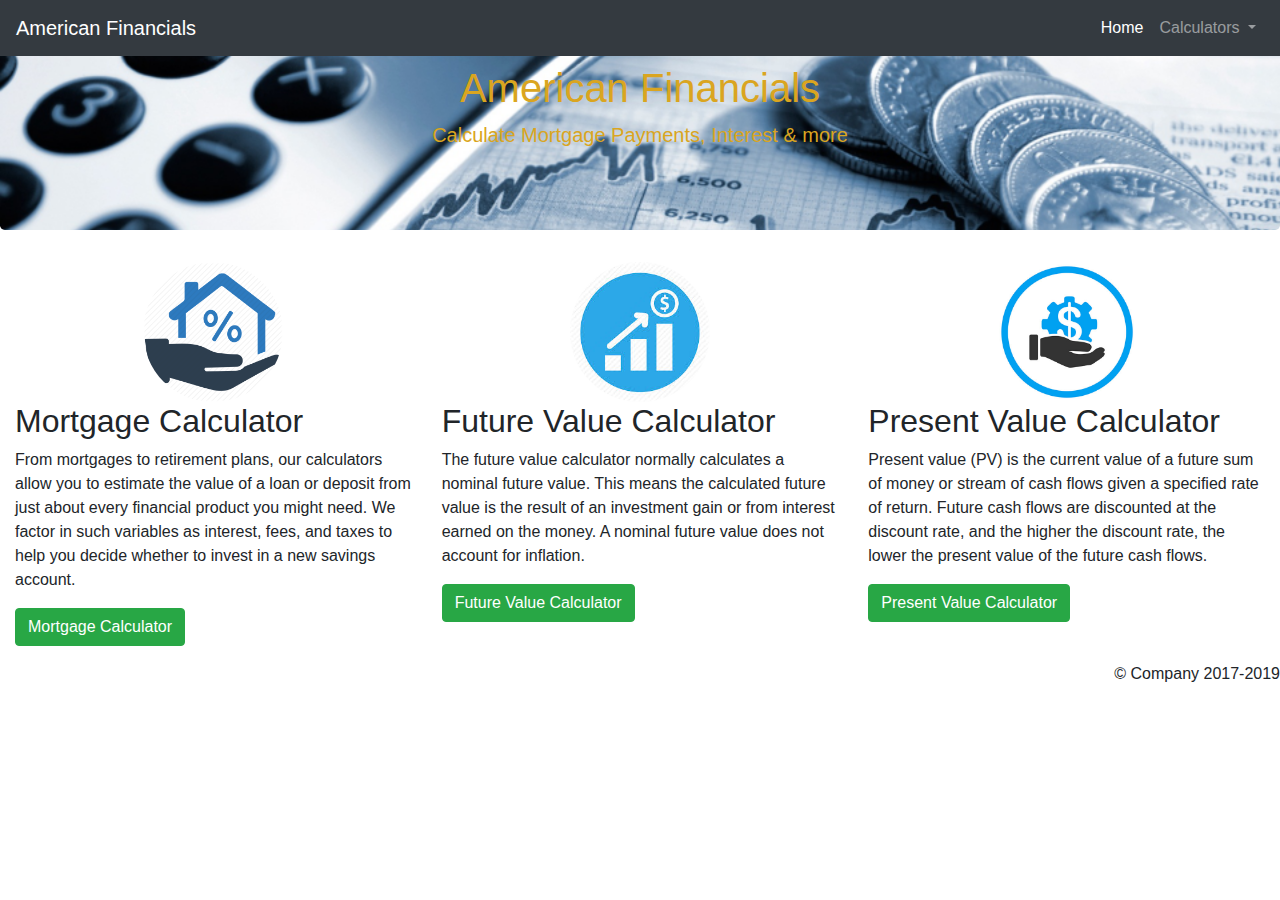
==== commit 0b4367c5: "AmericanFinancials application" ====
--- a/index.html
+++ b/index.html
@@ -8,30 +8,38 @@
 
     <!-- Bootstrap CSS -->
     <link rel="stylesheet" href="https://stackpath.bootstrapcdn.com/bootstrap/4.3.1/css/bootstrap.min.css" integrity="sha384-ggOyR0iXCbMQv3Xipma34MD+dH/1fQ784/j6cY/iJTQUOhcWr7x9JvoRxT2MZw1T" crossorigin="anonymous">
-    <link rel="stylesheet" href="css/stylesheet.css">
-    <link rel="stylesheet" href="css/index.css">
-    <title>workoutDummies</title>
+    <link rel="stylesheet" href="https://use.fontawesome.com/releases/v5.6.3/css/all.css" integrity="sha384-UHRtZLI+pbxtHCWp1t77Bi1L4ZtiqrqD80Kn4Z8NTSRyMA2Fd33n5dQ8lWUE00s/" crossorigin="anonymous">
+    <link rel="stylesheet" href="./css/stylesheet.css">
+    <title>American Financials</title>
 </head>
 
 <body>
     <!--Nav Bar -->
-    <nav class="navbar navbar-expand-md navbar-dark fixed-top bg-primary">
-        <a class="navbar-brand" href="#">workoutDummies</a>
+    <nav class="navbar navbar-expand-md navbar-dark fixed-top bg-dark">
+        <a class="navbar-brand" href="index.html">American Financials</a>
         <button class="navbar-toggler" type="button" data-toggle="collapse" data-target="#navbarsExampleDefault" aria-controls="navbarsExampleDefault" aria-expanded="false" aria-label="Toggle navigation">
             <span class="navbar-toggler-icon"></span>
         </button>
         <div class="collapse navbar-collapse" id="navbarsExampleDefault">
             <div class="ml-auto">
-                <ul class="navbar-nav my-2 my-lg-0">
-                    <li class="nav-item">
-                        <a class="nav-link" href="login.html">Login <span class="sr-only">(current)</span></a>
+                <ul class="navbar-nav">
+                    <li class="nav-item active">
+                        <a class="nav-link" href="index.html">Home<span class="sr-only">(current)</span></a>
                     </li>
-                    <li class="nav-item">
-                        <a class="nav-link" href="register.html">Register</a>
+                    <li class="nav-item dropdown">
+                        <a class="nav-link dropdown-toggle" href="#" id="navbarDropdownMenuLink" role="button" data-toggle="dropdown" aria-haspopup="true" aria-expanded="false">
+                            Calculators
+                        </a>
+                        <div class="dropdown-menu" aria-labelledby="navbarDropdownMenuLink">
+                            <a class="dropdown-item" href="mortgagecalculator.html"><i class="fas fa-home"></i> Mortgage
+                            </a>
+                            <a class="dropdown-item" href="futurevaluecalculator.html"><i
+                                    class="fas fa-hand-holding-usd"></i> Future Value </a>
+                            <a class="dropdown-item" href="presentvaluecalculator.html"><i
+                                    class="fas fa-calculator"></i> Present Value </a>
+                        </div>
                     </li>
-                    <li class="nav-item">
-                        <a class="nav-link" href="aboutus.html">About Us</a>
-                    </li>
+
                 </ul>
             </div>
         </div>
@@ -42,176 +50,59 @@
     <header>
         <!-- Main jumbotron for a primary marketing message or call to action -->
         <div class="jumbotron">
-            <div class="container">
-                <h1>workoutDummies</h1>
-                <p class="lead"> State of the art gym <span>
-                        <a class="btn btn-primary btn-sm" href="register.html" role="button">Join Us</a>
+            <div class="container text-center">
+                <h1>American Financials</h1>
+                <p class="lead"> Calculate Mortgage Payments, Interest & more <span>
                     </span></p>
             </div>
         </div>
     </header>
     <!--End header -->
-
     <main>
-        <!-- beging of main container-->
-        <div class="container home-form" id="maincontainer">
-            <!-- Figure images row1 -->
+        <div class="container-fluid">
+            <!--Begining of row-->
             <div class="row">
-                <div class="col-md-4">
+                <div class="col-lg-4">
                     <div class="text-center">
-                        <figure class="figure image">
-                            <img src="img/workout.jpeg" class="figure-img img-fluid rounded" alt="workout">
-                            <figcaption class="figure-caption text-right">Weight Lifting</figcaption>
-                        </figure>
-                        <h2>Weight Lifting</h2>
-                        <p>Donec id elit non mi porta gravida at eget metus. Fusce dapibus, tellus ac cursus commodo, tortor mauris condimentum nibh, ut fermentum massa justo sit amet risus. Etiam porta sem malesuada magna mollis euismod. Donec sed odio
-                            dui. </p>
-                        <p><a class="btn text-white btn-secondary " role="button" data-toggle="modal" data-target="#mymodal">View details &raquo;</a></p>
+                        <img src="img/mortgage.jpg" class="bd-placeholder-img rounded-circle image-md" alt="saving">
                     </div>
+                    <h2>Mortgage Calculator</h2>
+                    <p>From mortgages to retirement plans, our calculators allow you to estimate the value of a loan or deposit from just about every financial product you might need. We factor in such variables as interest, fees, and taxes to help you decide
+                        whether to invest in a new savings account.</p>
+                    <p><a class="btn text-white btn-success" href="mortgagecalculator.html" role="button">Mortgage
+                            Calculator</a></p>
                 </div>
-                <div class="col-md-4">
+                <div class="col-lg-4">
                     <div class="text-center">
-                        <figure class="figure image">
-                            <img src="img/cycling.jpg" class="figure-img img-fluid rounded" alt="cycling">
-                            <figcaption class="figure-caption text-right">Cycling</figcaption>
-                        </figure>
-                        <h2>Cycling</h2>
-                        <p>Donec id elit non mi porta gravida at eget metus. Fusce dapibus, tellus ac cursus commodo, tortor mauris condimentum nibh, ut fermentum massa justo sit amet risus. Etiam porta sem malesuada magna mollis euismod. Donec sed odio
-                            dui. </p>
-                        <p><a class="btn text-white btn-secondary " role="button" data-toggle="modal" data-target="#mymodal">View details &raquo;</a></p>
+                        <img src="img/increase.jpg" class="bd-placeholder-img rounded-circle image-md" alt="saving">
                     </div>
+                    <h2>Future Value Calculator</h2>
+                    <p>The future value calculator normally calculates a nominal future value. This means the calculated future value is the result of an investment gain or from interest earned on the money. A nominal future value does not account for inflation.</p>
+                    <p><a class="btn text-white btn-success" href="futurevaluecalculator.html" role="button">Future
+                            Value Calculator</a></p>
                 </div>
-                <div class="col-md-4">
+                <div class="col-lg-4">
                     <div class="text-center">
-                        <figure class="figure image">
-                            <img src="img/running.jpg" class="figure-img img-fluid rounded" alt="running">
-                            <figcaption class="figure-caption text-right">Cardio</figcaption>
-                        </figure>
-                        <h2>Cardio</h2>
-                        <p>Donec id elit non mi porta gravida at eget metus. Fusce dapibus, tellus ac cursus commodo, tortor mauris condimentum nibh, ut fermentum massa justo sit amet risus. Etiam porta sem malesuada magna mollis euismod. Donec sed odio
-                            dui. </p>
-                        <p><a class="btn text-white btn-secondary " role="button" data-toggle="modal" data-target="#mymodal">View details &raquo;</a></p>
+                        <img src="img/saving1.jpg" class="image-md bd-placeholder-img rounded-circle " alt="saving">
                     </div>
+                    <h2>Present Value Calculator</h2>
+                    <p>Present value (PV) is the current value of a future sum of money or stream of cash flows given a specified rate of return. Future cash flows are discounted at the discount rate, and the higher the discount rate, the lower the present
+                        value of the future cash flows. </p>
+                    <p><a class="btn text-white btn-success" href="presentvaluecalculator.html" role="button">Present
+                            Value Calculator</a></p>
                 </div>
             </div>
-            <!-- End of Figure images row1 -->
-
-            <!-- Figure images row1 row2 -->
-            <div class="row">
-                <div class="col-md-4">
-                    <div class="text-center">
-                        <figure class="figure image">
-                            <img src="img/yoga.jpg" class="figure-img img-fluid rounded" alt="yoga">
-                            <figcaption class="figure-caption text-right">Yoga</figcaption>
-                        </figure>
-                        <h2>Yoga</h2>
-                        <p>Donec id elit non mi porta gravida at eget metus. Fusce dapibus, tellus ac cursus commodo, tortor mauris condimentum nibh, ut fermentum massa justo sit amet risus. Etiam porta sem malesuada magna mollis euismod. Donec sed odio
-                            dui. </p>
-                        <p><a class="btn text-white btn-secondary " role="button" data-toggle="modal" data-target="#mymodal">View details &raquo;</a></p>
-                    </div>
-                </div>
-                <div class="col-md-4">
-                    <div class="text-center">
-                        <figure class="figure image">
-                            <img src="img/abs.jpg" class="figure-img img-fluid rounded" alt="abs">
-                            <figcaption class="figure-caption text-right">Abs</figcaption>
-                        </figure>
-                        <h2>Abs</h2>
-                        <p>Donec id elit non mi porta gravida at eget metus. Fusce dapibus, tellus ac cursus commodo, tortor mauris condimentum nibh, ut fermentum massa justo sit amet risus. Etiam porta sem malesuada magna mollis euismod. Donec sed odio
-                            dui. </p>
-                        <p><a class="btn text-white btn-secondary " role="button" data-toggle="modal" data-target="#mymodal">View details &raquo;</a></p>
-                    </div>
-                </div>
-                <div class="col-md-4">
-                    <div class="text-center">
-                        <figure class="figure image">
-                            <img src="img/crossfit-full.jpg" class="figure-img img-fluid rounded" alt="crossfit">
-                            <figcaption class="figure-caption text-right">Crossfit</figcaption>
-                        </figure>
-                        <h2>Crossfit</h2>
-                        <p>Donec id elit non mi porta gravida at eget metus. Fusce dapibus, tellus ac cursus commodo, tortor mauris condimentum nibh, ut fermentum massa justo sit amet risus. Etiam porta sem malesuada magna mollis euismod. Donec sed odio
-                            dui. </p>
-                        <p><a class="btn text-white btn-secondary " role="button" data-toggle="modal" data-target="#mymodal">View details &raquo;</a></p>
-                    </div>
-                </div>
-
-            </div>
-            <!-- End of Figure images row1 row2 -->
-
-            <hr>
-
-            <!-- Modal screen begins here -->
-            <div class="modal fade" id="mymodal" tabindex="-1" role="dialog" aria-labelledby="mymodalTitle" aria-hidden="true">
-                <div class="modal-dialog modal-dialog-scrollable" role="document">
-                    <div class="modal-content">
-                        <div class="modal-header bg-secondary">
-                            <h4 class="modal-title" id="mymodalTitle">
-                                Running
-                            </h4>
-                            <button type="button" class="close" data-dismiss="modal" aria-label="Close">
-                                <span aria-hidden="true">&times;</span>
-                            </button>
-                        </div>
-                        <div class="modal-body">
-                            <div class="text-center">
-                                <!-- video control-->
-                                <video id="vid" controls>
-                                    <source src="media/videoplayback.mp4" type="video/mp4">
-                                    <source src="media/videoplayback.webm" type="video/webm">
-                                    Your browser does not support the video tag.
-                                </video>
-                            </div>
-                            <hr class="my-4">
-                            <h5>30 Minutes of running</h5>
-                            <p> It's a fantastic workout for developing and activating the glutes, as well as building important strength and stability in the joints of the lower body. If you have been told that you have lazy glutes, this glute activation
-                                workout may be of help to you.</p>
-                            <h5>Workout Details</h5>
-                            <ul class="details-list">
-                                <li>
-                                    <span class="detail-header">Duration:</span>
-                                    <span class="detail-value demi">30 Minutes</span>
-                                </li>
-                                <li>
-                                    <span class="detail-header">Calorie Burn:</span>
-                                    <span class="detail-value demi">3000</span>
-                                </li>
-                                <li>
-                                    <span class="detail-header">Difficulty:</span>
-                                    <span class="detail-value demi">3/5</span>
-                                </li>
-                                <li>
-                                    <span class="detail-header">Equipment:</span>
-                                    <span class="detail-value demi">Threadmill</span>
-                                </li>
-                                <li>
-                                    <span class="detail-header">Training Type:</span>
-                                    <span class="detail-value demi">Low Impact, Pilates, Strength Training,
-                                        Toning</span>
-                                </li>
-                            </ul>
-                        </div>
-                        <div class="modal-footer">
-                            <button type="button" id="close" class="btn btn-secondary" data-dismiss="modal">Close</button>
-                        </div>
-                    </div>
-                </div>
-            </div>
-            <!-- End of Modal -->
+            <!-- end of row -->
         </div>
-        <!-- End of main container -->
     </main>
-
-    <!-- Begining of footer -->
-    <footer class="container">
+    <footer>
         <p>&copy; Company 2017-2019</p>
     </footer>
-    <!-- End of container -->
-
+    <!-- Optional JavaScript -->
     <!-- jQuery first, then Popper.js, then Bootstrap JS -->
     <script src="https://code.jquery.com/jquery-3.3.1.slim.min.js" integrity="sha384-q8i/X+965DzO0rT7abK41JStQIAqVgRVzpbzo5smXKp4YfRvH+8abtTE1Pi6jizo" crossorigin="anonymous"></script>
     <script src="https://cdnjs.cloudflare.com/ajax/libs/popper.js/1.14.7/umd/popper.min.js" integrity="sha384-UO2eT0CpHqdSJQ6hJty5KVphtPhzWj9WO1clHTMGa3JDZwrnQq4sF86dIHNDz0W1" crossorigin="anonymous"></script>
     <script src="https://stackpath.bootstrapcdn.com/bootstrap/4.3.1/js/bootstrap.min.js" integrity="sha384-JjSmVgyd0p3pXB1rRibZUAYoIIy6OrQ6VrjIEaFf/nJGzIxFDsf4x0xIM+B07jRM" crossorigin="anonymous"></script>
-    <script src="js/index.js"></script>
 </body>
 
 </html>--- a/css/stylesheet.css
+++ b/css/stylesheet.css
@@ -1,20 +1,10 @@
-body {
-    padding-top: 3.5rem;
-    font-family: 'Varela Round', sans-serif;
-}
-
-@media (max-width: 600px) {
-    #lgimg {
-        display: none;
-    }
-}
-
 .jumbotron {
-    background-image: url(../img/gym.jpg);
+    background-image: url(../img/financial-zumbo.jpg);
     background-repeat: no-repeat;
     background-size: cover;
-    background-position: center bottom;
-    color: white;
+    background-position: center top;
+    color: goldenrod;
+    text-align: center;
 }
 
 header {
@@ -25,213 +15,30 @@
     text-align: right;
 }
 
-label {
-    font-weight: bold;
+.bordered-box {
+    border: 1px solid rgba(0, 0, 0, .2);
+    border-radius: 2px;
+    padding: 25px;
 }
 
-.font-normal {
-    font-weight: normal;
+.result-box {
+    background-color: rgba(38, 128, 217, .2);
+    margin: 15px 0 0;
+    padding: 25px;
+    display: none;
 }
 
-.image {
-    width: 300px;
-    height: 225px;
-}
-
-.form-signin {
-    width: 100%;
-    max-width: 330px;
-    padding: 15px;
-    margin: auto;
-}
-
-#steps,
-#calories {
-    width: 100px;
-}
-
-.fa-pencil-alt {
+.error {
     color: red;
 }
 
-.login-form h4 {
-    text-align: center;
-    font-size: 26px;
-}
-
-.login-form .form-group {
-    position: relative;
-}
-
-.login-form .form-group i {
-    position: absolute;
-    left: 15px;
-    top: 11px;
-    font-size: 18px;
-}
-
-.login-form .form-group .form-control {
-    padding-left: 40px;
-}
-
-.login-form .form-group .form-control:focus {
-    border-color: #00ce81;
-}
-
-.llogin-formogin .form-group .form-control,
-.modal-login .btn {
-    min-height: 40px;
-    border-radius: 3px;
-}
-
-.login-form .form-group .hint-text {
-    text-align: center;
-    padding-top: 10px;
-}
-
-.login-form h2,
-.signup-form h2,
-.logworkout-form h2 {
-    color: #636363;
-    margin: 0 0 15px;
-    position: relative;
-    text-align: center;
-}
-
-.login-form h2:before,
-.login-form h2:after,
-.signup-form h2:before,
-.signup-form h2:after,
-.logworkout-form h2:before,
-.logworkout-form h2:after {
-    content: "";
-    height: 2px;
-    width: 30%;
-    background: #d4d4d4;
-    position: absolute;
-    top: 50%;
-    z-index: 2;
-}
-
-.login-form h2:before,
-.signup-form h2:before,
-.logworkout-form h2 :before {
-    left: 0;
-}
-
-.login-form h2:after,
-.signup-form h2:after,
-.logworkout-form h2:after {
-    right: 0;
-}
-
-.signup-form .hint-text {
-    color: #999;
-    text-align: center;
-}
-
-.form-control {
-    height: 40px;
-    box-shadow: none;
-    color: #969fa4;
-}
-
-.form-control:focus {
-    border-color: #5cb85c;
-}
-
-.form-control,
-.btn {
-    border-radius: 3px;
-}
-
-.signup-form {
-    margin: 0 auto;
-    padding: 30px 0;
-}
-
-.signup-form h2 {
-    color: #636363;
-    margin: 0 0 15px;
-    position: relative;
-    text-align: center;
-}
-
-.signup-form h2:before,
-.signup-form h2:after {
-    content: "";
-    height: 2px;
-    width: 30%;
-    background: #d4d4d4;
-    position: absolute;
-    top: 50%;
-    z-index: 2;
-}
-
-.signup-form h2:before {
-    left: 0;
-}
-
-.signup-form h2:after {
-    right: 0;
-}
-
-.signup-form .hint-text {
-    color: #999;
-    margin-bottom: 30px;
-    text-align: center;
-}
-
-.logworkouttable,
-.schedule-form,
-.login-form form,
-.signup-form form {
-    color: #999;
-    border-radius: 3px;
-    margin-bottom: 15px;
-    padding: 25px;
-}
-
-.signup-form .form-group {
-    margin-bottom: 20px;
-}
-
-.signup-form input[type="checkbox"] {
-    margin-top: 3px;
-}
-
-.signup-form .btn {
-    font-size: 16px;
-    font-weight: bold;
-    min-width: 140px;
-    outline: none !important;
-}
-
-input[type="number"] {
-    width: 100px;
-}
-
-.signup-form a:hover {
-    text-decoration: none;
-}
-
-.signup-form form a {
-    color: #5cb85c;
-    text-decoration: none;
-}
-
-.signup-form form a:hover {
-    text-decoration: underline;
-}
-
-aside {
-    width: 30%;
-    padding-left: .5rem;
-    margin-left: .5rem;
-    float: right;
+.image-md {
+    width: 140px;
+    height: 140px;
 }
 
 .image-sm {
-    width: 100%;
-    height: 100%;
+    width: 80px;
+    height: 80px;
+    padding: 10px;
 }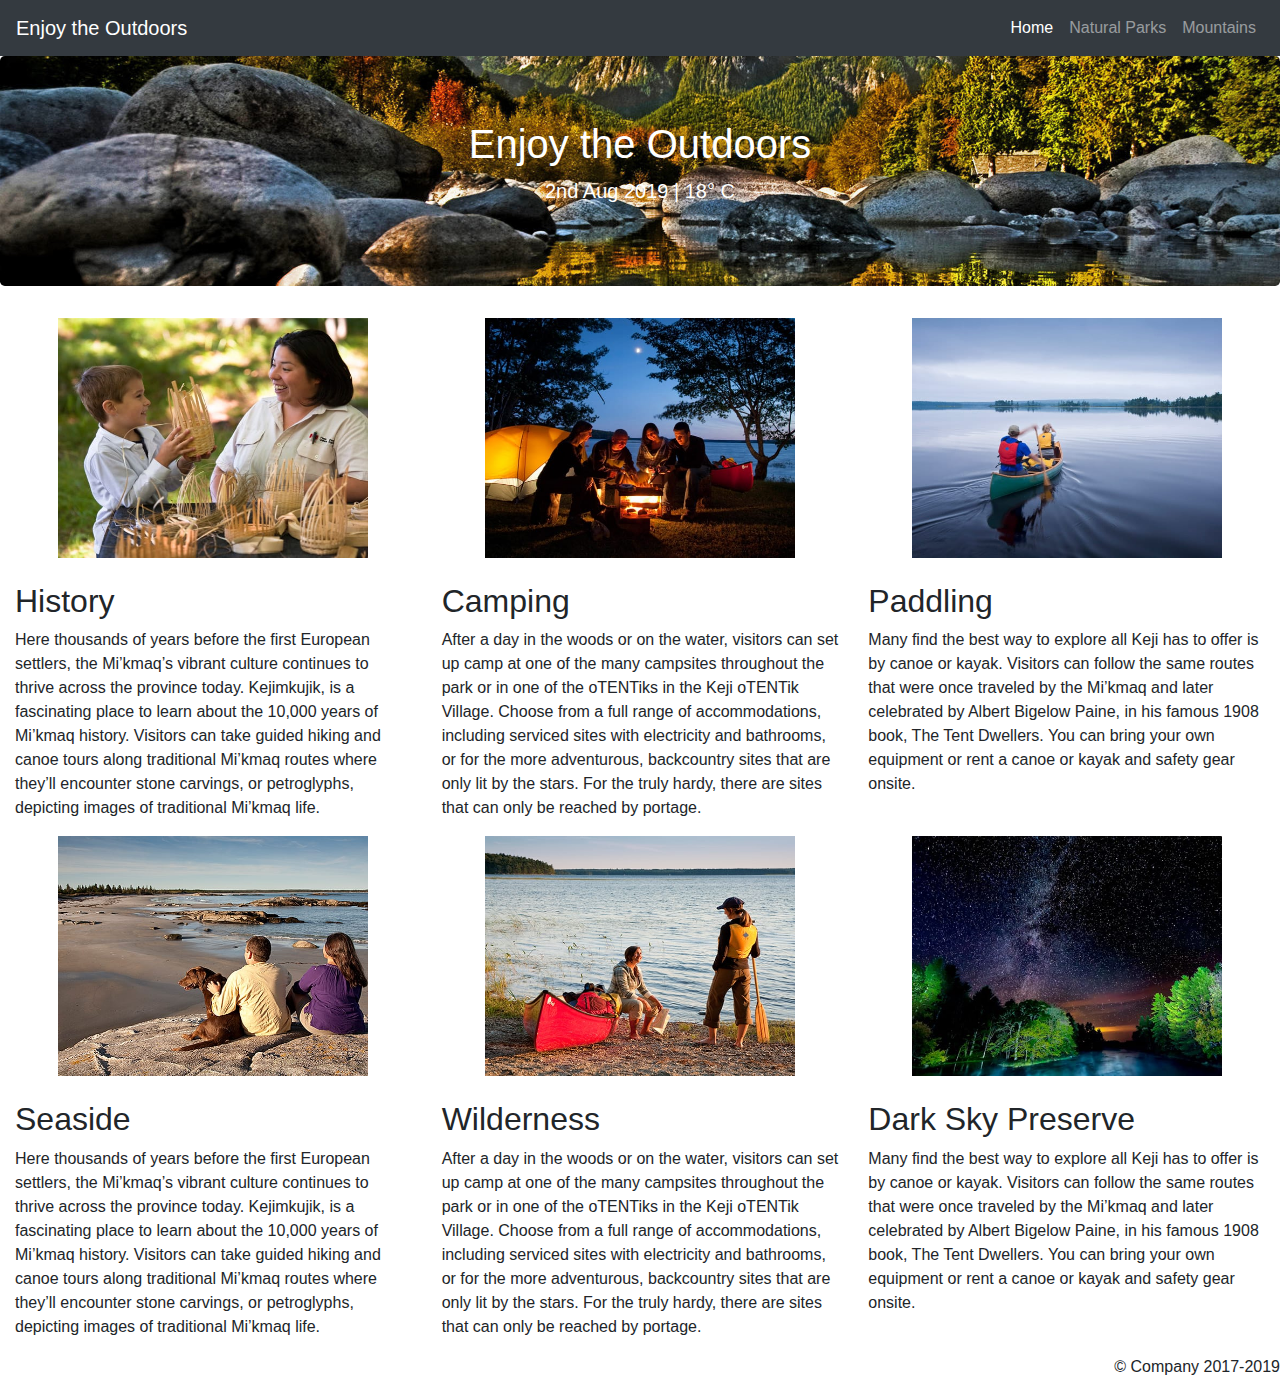
==== commit c1217064: "Publishing the code to git" ====
--- a/index.html
+++ b/index.html
@@ -9,37 +9,29 @@
     <!-- Bootstrap CSS -->
     <link rel="stylesheet" href="https://stackpath.bootstrapcdn.com/bootstrap/4.3.1/css/bootstrap.min.css" integrity="sha384-ggOyR0iXCbMQv3Xipma34MD+dH/1fQ784/j6cY/iJTQUOhcWr7x9JvoRxT2MZw1T" crossorigin="anonymous">
     <link rel="stylesheet" href="https://use.fontawesome.com/releases/v5.6.3/css/all.css" integrity="sha384-UHRtZLI+pbxtHCWp1t77Bi1L4ZtiqrqD80Kn4Z8NTSRyMA2Fd33n5dQ8lWUE00s/" crossorigin="anonymous">
-    <link rel="stylesheet" href="./css/stylesheet.css">
-    <title>American Financials</title>
+    <link rel="stylesheet" href="/css/stylesheet.css">
+    <title>Enjoy the Outdoors</title>
 </head>
 
 <body>
     <!--Nav Bar -->
     <nav class="navbar navbar-expand-md navbar-dark fixed-top bg-dark">
-        <a class="navbar-brand" href="index.html">American Financials</a>
+        <a class="navbar-brand" href="index.html">Enjoy the Outdoors</a>
         <button class="navbar-toggler" type="button" data-toggle="collapse" data-target="#navbarsExampleDefault" aria-controls="navbarsExampleDefault" aria-expanded="false" aria-label="Toggle navigation">
             <span class="navbar-toggler-icon"></span>
         </button>
         <div class="collapse navbar-collapse" id="navbarsExampleDefault">
             <div class="ml-auto">
                 <ul class="navbar-nav">
-                    <li class="nav-item active">
-                        <a class="nav-link" href="index.html">Home<span class="sr-only">(current)</span></a>
+                    <li class="nav-item">
+                        <a class="nav-link active" href="index.html">Home<span class="sr-only">(current)</span></a>
                     </li>
-                    <li class="nav-item dropdown">
-                        <a class="nav-link dropdown-toggle" href="#" id="navbarDropdownMenuLink" role="button" data-toggle="dropdown" aria-haspopup="true" aria-expanded="false">
-                            Calculators
-                        </a>
-                        <div class="dropdown-menu" aria-labelledby="navbarDropdownMenuLink">
-                            <a class="dropdown-item" href="mortgagecalculator.html"><i class="fas fa-home"></i> Mortgage
-                            </a>
-                            <a class="dropdown-item" href="futurevaluecalculator.html"><i
-                                    class="fas fa-hand-holding-usd"></i> Future Value </a>
-                            <a class="dropdown-item" href="presentvaluecalculator.html"><i
-                                    class="fas fa-calculator"></i> Present Value </a>
-                        </div>
+                    <li class="nav-item">
+                        <a class="nav-link" href="parks.html">Natural Parks<span class="sr-only"></span></a>
                     </li>
-
+                    <li class="nav-item">
+                        <a class="nav-link" href="mountains.html">Mountains<span class="sr-only"></span></a>
+                    </li>
                 </ul>
             </div>
         </div>
@@ -51,8 +43,8 @@
         <!-- Main jumbotron for a primary marketing message or call to action -->
         <div class="jumbotron">
             <div class="container text-center">
-                <h1>American Financials</h1>
-                <p class="lead"> Calculate Mortgage Payments, Interest & more <span>
+                <h1>Enjoy the Outdoors</h1>
+                <p class="lead"> 2nd Aug 2019 | 18° C<span>
                     </span></p>
             </div>
         </div>
@@ -63,33 +55,56 @@
             <!--Begining of row-->
             <div class="row">
                 <div class="col-lg-4">
-                    <div class="text-center">
-                        <img src="img/mortgage.jpg" class="bd-placeholder-img rounded-circle image-md" alt="saving">
+                    <div class="text-center mb-4">
+                        <img src="images/home-history.jpg" class="bd-placeholder-img  image-md" alt="saving">
                     </div>
-                    <h2>Mortgage Calculator</h2>
-                    <p>From mortgages to retirement plans, our calculators allow you to estimate the value of a loan or deposit from just about every financial product you might need. We factor in such variables as interest, fees, and taxes to help you decide
-                        whether to invest in a new savings account.</p>
-                    <p><a class="btn text-white btn-success" href="mortgagecalculator.html" role="button">Mortgage
-                            Calculator</a></p>
+                    <h2>History</h2>
+                    <p>Here thousands of years before the first European settlers, the Mi’kmaq’s vibrant culture continues to thrive across the province today. Kejimkujik, is a fascinating place to learn about the 10,000 years of Mi’kmaq history. Visitors
+                        can take guided hiking and canoe tours along traditional Mi’kmaq routes where they’ll encounter stone carvings, or petroglyphs, depicting images of traditional Mi’kmaq life.
+                    </p>
                 </div>
                 <div class="col-lg-4">
-                    <div class="text-center">
-                        <img src="img/increase.jpg" class="bd-placeholder-img rounded-circle image-md" alt="saving">
+                    <div class="text-center mb-4">
+                        <img src="images/home-camping.jpg" class="bd-placeholder-img image-md" alt="saving">
                     </div>
-                    <h2>Future Value Calculator</h2>
-                    <p>The future value calculator normally calculates a nominal future value. This means the calculated future value is the result of an investment gain or from interest earned on the money. A nominal future value does not account for inflation.</p>
-                    <p><a class="btn text-white btn-success" href="futurevaluecalculator.html" role="button">Future
-                            Value Calculator</a></p>
+                    <h2>Camping</h2>
+                    <p>After a day in the woods or on the water, visitors can set up camp at one of the many campsites throughout the park or in one of the oTENTiks in the Keji oTENTik Village. Choose from a full range of accommodations, including serviced
+                        sites with electricity and bathrooms, or for the more adventurous, backcountry sites that are only lit by the stars. For the truly hardy, there are sites that can only be reached by portage. </p>
+                </div>
+                <div class="col-lg-4 ">
+                    <div class="text-center mb-4">
+                        <img src="images/home-paddling.jpg" class="image-md bd-placeholder-img image-md" alt="saving">
+                    </div>
+                    <h2>Paddling</h2>
+                    <p>Many find the best way to explore all Keji has to offer is by canoe or kayak. Visitors can follow the same routes that were once traveled by the Mi’kmaq and later celebrated by Albert Bigelow Paine, in his famous 1908 book, The Tent
+                        Dwellers. You can bring your own equipment or rent a canoe or kayak and safety gear onsite.</p>
+                </div>
+            </div>
+            <div class="row">
+                <div class="col-lg-4">
+                    <div class="text-center mb-4">
+                        <img src="images/home-seaside.jpg" class="bd-placeholder-img  image-md" alt="saving">
+                    </div>
+                    <h2>Seaside</h2>
+                    <p>Here thousands of years before the first European settlers, the Mi’kmaq’s vibrant culture continues to thrive across the province today. Kejimkujik, is a fascinating place to learn about the 10,000 years of Mi’kmaq history. Visitors
+                        can take guided hiking and canoe tours along traditional Mi’kmaq routes where they’ll encounter stone carvings, or petroglyphs, depicting images of traditional Mi’kmaq life.
+                    </p>
                 </div>
                 <div class="col-lg-4">
-                    <div class="text-center">
-                        <img src="img/saving1.jpg" class="image-md bd-placeholder-img rounded-circle " alt="saving">
+                    <div class="text-center mb-4">
+                        <img src="images/home-wilderness.jpg" class="bd-placeholder-img image-md" alt="saving">
                     </div>
-                    <h2>Present Value Calculator</h2>
-                    <p>Present value (PV) is the current value of a future sum of money or stream of cash flows given a specified rate of return. Future cash flows are discounted at the discount rate, and the higher the discount rate, the lower the present
-                        value of the future cash flows. </p>
-                    <p><a class="btn text-white btn-success" href="presentvaluecalculator.html" role="button">Present
-                            Value Calculator</a></p>
+                    <h2>Wilderness</h2>
+                    <p>After a day in the woods or on the water, visitors can set up camp at one of the many campsites throughout the park or in one of the oTENTiks in the Keji oTENTik Village. Choose from a full range of accommodations, including serviced
+                        sites with electricity and bathrooms, or for the more adventurous, backcountry sites that are only lit by the stars. For the truly hardy, there are sites that can only be reached by portage. </p>
+                </div>
+                <div class="col-lg-4 ">
+                    <div class="text-center mb-4">
+                        <img src="images/home-darksky.jpg" class="image-md bd-placeholder-img image-md" alt="saving">
+                    </div>
+                    <h2>Dark Sky Preserve</h2>
+                    <p>Many find the best way to explore all Keji has to offer is by canoe or kayak. Visitors can follow the same routes that were once traveled by the Mi’kmaq and later celebrated by Albert Bigelow Paine, in his famous 1908 book, The Tent
+                        Dwellers. You can bring your own equipment or rent a canoe or kayak and safety gear onsite.</p>
                 </div>
             </div>
             <!-- end of row -->
@@ -101,6 +116,7 @@
     <!-- Optional JavaScript -->
     <!-- jQuery first, then Popper.js, then Bootstrap JS -->
     <script src="https://code.jquery.com/jquery-3.3.1.slim.min.js" integrity="sha384-q8i/X+965DzO0rT7abK41JStQIAqVgRVzpbzo5smXKp4YfRvH+8abtTE1Pi6jizo" crossorigin="anonymous"></script>
+    <script src="https://ajax.googleapis.com/ajax/libs/jquery/3.2.1/jquery.min.js"></script>
     <script src="https://cdnjs.cloudflare.com/ajax/libs/popper.js/1.14.7/umd/popper.min.js" integrity="sha384-UO2eT0CpHqdSJQ6hJty5KVphtPhzWj9WO1clHTMGa3JDZwrnQq4sF86dIHNDz0W1" crossorigin="anonymous"></script>
     <script src="https://stackpath.bootstrapcdn.com/bootstrap/4.3.1/js/bootstrap.min.js" integrity="sha384-JjSmVgyd0p3pXB1rRibZUAYoIIy6OrQ6VrjIEaFf/nJGzIxFDsf4x0xIM+B07jRM" crossorigin="anonymous"></script>
 </body>
--- a/css/stylesheet.css
+++ b/css/stylesheet.css
@@ -1,10 +1,28 @@
+body {
+    padding-top: 3.5rem;
+    font-family: 'Varela Round', sans-serif;
+}
+
+@media (max-width: 600px) {
+    #lgimg {
+        display: none;
+    }
+}
+
+h2 {
+    font-family: Arial, Helvetica, sans-serif;
+}
+
 .jumbotron {
-    background-image: url(../img/financial-zumbo.jpg);
+    background-image: url(../images/home-jumbo.jpg);
     background-repeat: no-repeat;
     background-size: cover;
-    background-position: center top;
-    color: goldenrod;
-    text-align: center;
+    background-position: center center;
+    color: white;
+}
+
+#table {
+    font-size: 15px;
 }
 
 header {
@@ -14,6 +32,13 @@
 footer {
     text-align: right;
 }
+
+
+/*
+label {
+    font-weight: bold;
+}
+*/
 
 .bordered-box {
     border: 1px solid rgba(0, 0, 0, .2);
@@ -28,17 +53,47 @@
     display: none;
 }
 
+.alert {
+    display: none;
+}
+
+.red,
 .error {
     color: red;
 }
 
+.font-normal {
+    font-weight: normal;
+}
+
+.image {
+    width: 300px;
+    height: 225px;
+}
+
 .image-md {
-    width: 140px;
-    height: 140px;
+    width: 310px;
+    height: 240px;
 }
 
 .image-sm {
     width: 80px;
     height: 80px;
     padding: 10px;
+}
+
+.show {
+    display: block;
+}
+
+.hide {
+    display: none;
+}
+
+legend.scheduler-border {
+    width: inherit;
+    /* Or auto */
+    padding: 0 10px;
+    /* To give a bit of padding on the left and right */
+    border-bottom: none;
 }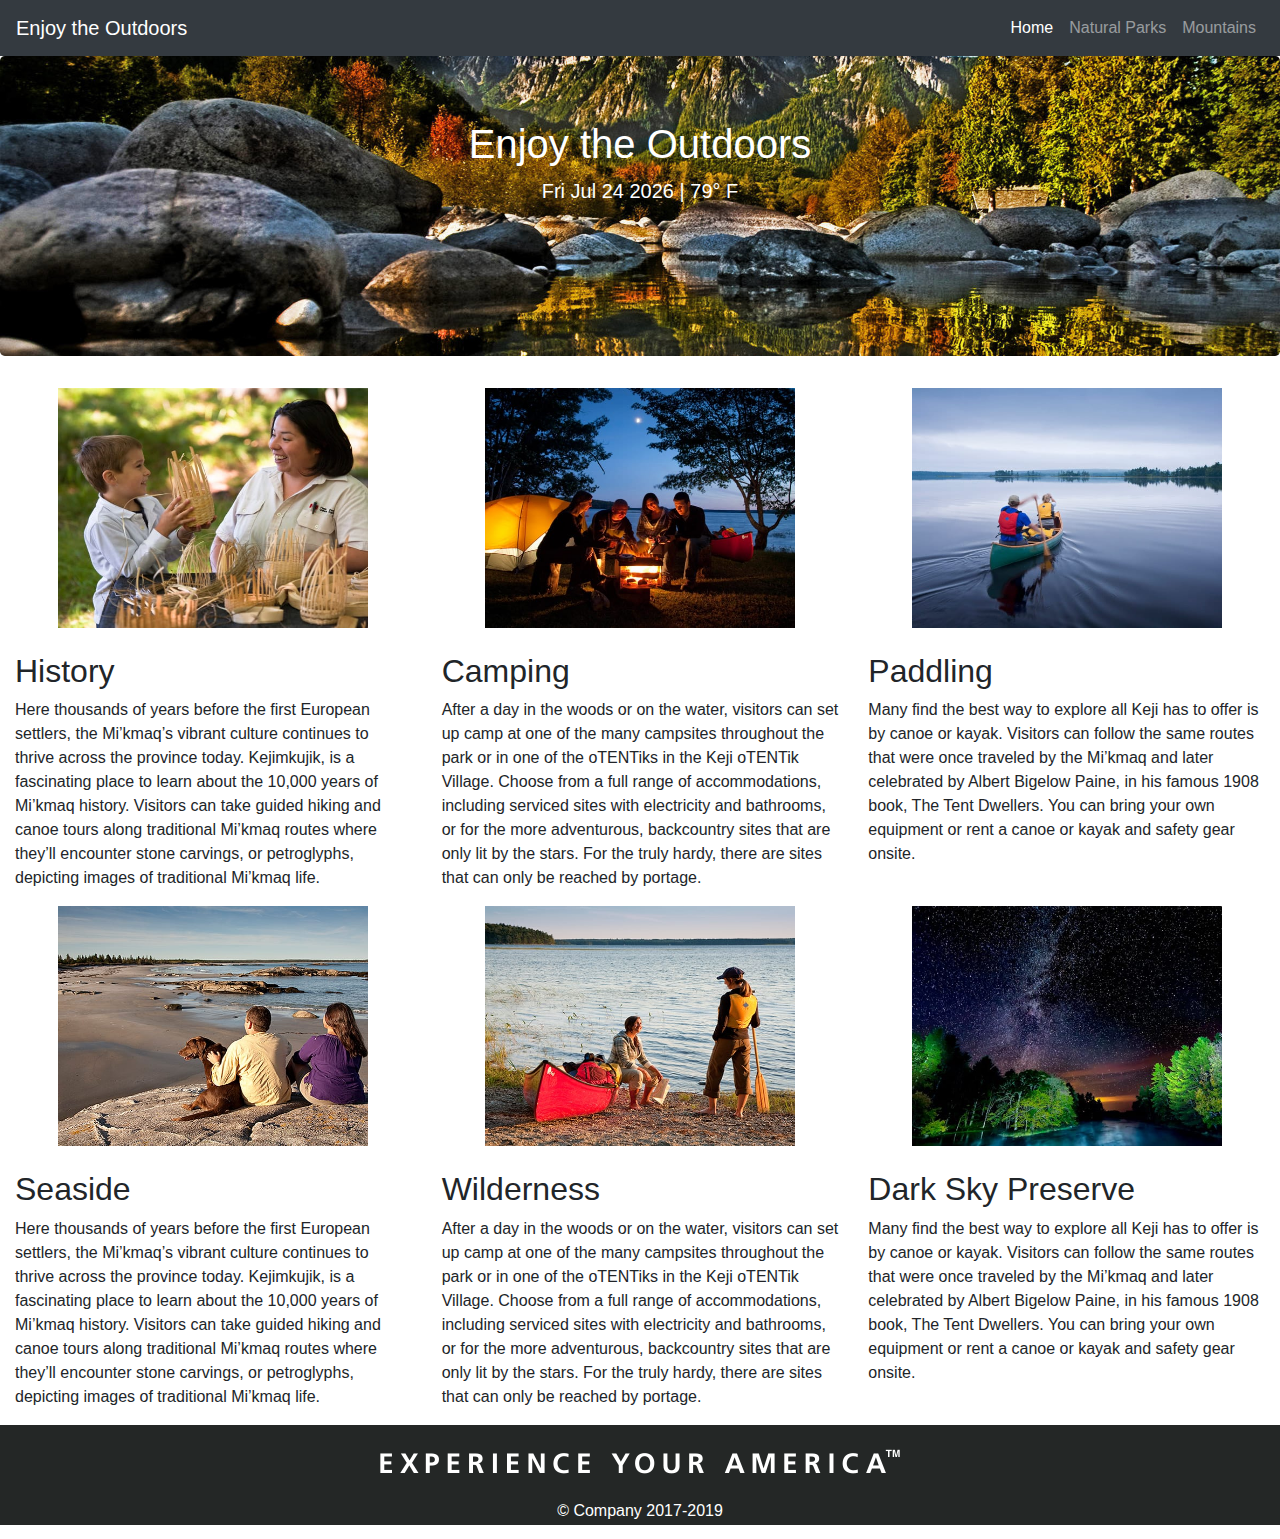
==== commit 77532d59: "Publishing the code to git-footer added" ====
--- a/index.html
+++ b/index.html
@@ -44,8 +44,7 @@
         <div class="jumbotron">
             <div class="container text-center">
                 <h1>Enjoy the Outdoors</h1>
-                <p class="lead"> 2nd Aug 2019 | 18° C<span>
-                    </span></p>
+                <p class="lead" id="today"> 2nd Aug 2019 | 78° F</p>
             </div>
         </div>
     </header>
@@ -110,8 +109,15 @@
             <!-- end of row -->
         </div>
     </main>
-    <footer>
-        <p>&copy; Company 2017-2019</p>
+    <footer class="dark-footer">
+        <div class="container-fluid">
+            <div class="row">
+                <div class="col-sm-12 mt-4">
+                    <img class="mb-4" src="images/nps-footer-slogan.png" alt="Experience Your America">
+                    <p>&copy; Company 2017-2019</p>
+                </div>
+            </div>
+        </div>
     </footer>
     <!-- Optional JavaScript -->
     <!-- jQuery first, then Popper.js, then Bootstrap JS -->
@@ -119,6 +125,7 @@
     <script src="https://ajax.googleapis.com/ajax/libs/jquery/3.2.1/jquery.min.js"></script>
     <script src="https://cdnjs.cloudflare.com/ajax/libs/popper.js/1.14.7/umd/popper.min.js" integrity="sha384-UO2eT0CpHqdSJQ6hJty5KVphtPhzWj9WO1clHTMGa3JDZwrnQq4sF86dIHNDz0W1" crossorigin="anonymous"></script>
     <script src="https://stackpath.bootstrapcdn.com/bootstrap/4.3.1/js/bootstrap.min.js" integrity="sha384-JjSmVgyd0p3pXB1rRibZUAYoIIy6OrQ6VrjIEaFf/nJGzIxFDsf4x0xIM+B07jRM" crossorigin="anonymous"></script>
+    <script src="scripts/index.js"></script>
 </body>
 
 </html>--- a/css/stylesheet.css
+++ b/css/stylesheet.css
@@ -19,6 +19,7 @@
     background-size: cover;
     background-position: center center;
     color: white;
+    min-height: 300px;
 }
 
 #table {
@@ -33,12 +34,20 @@
     text-align: right;
 }
 
+.dark-footer {
+    /*position: fixed;*/
+    left: 0;
+    bottom: 0;
+    width: 100%;
+    height: 100px;
+    background-color: rgb(36, 39, 38);
+    color: white;
+    text-align: center;
+}
 
-/*
 label {
     font-weight: bold;
 }
-*/
 
 .bordered-box {
     border: 1px solid rgba(0, 0, 0, .2);
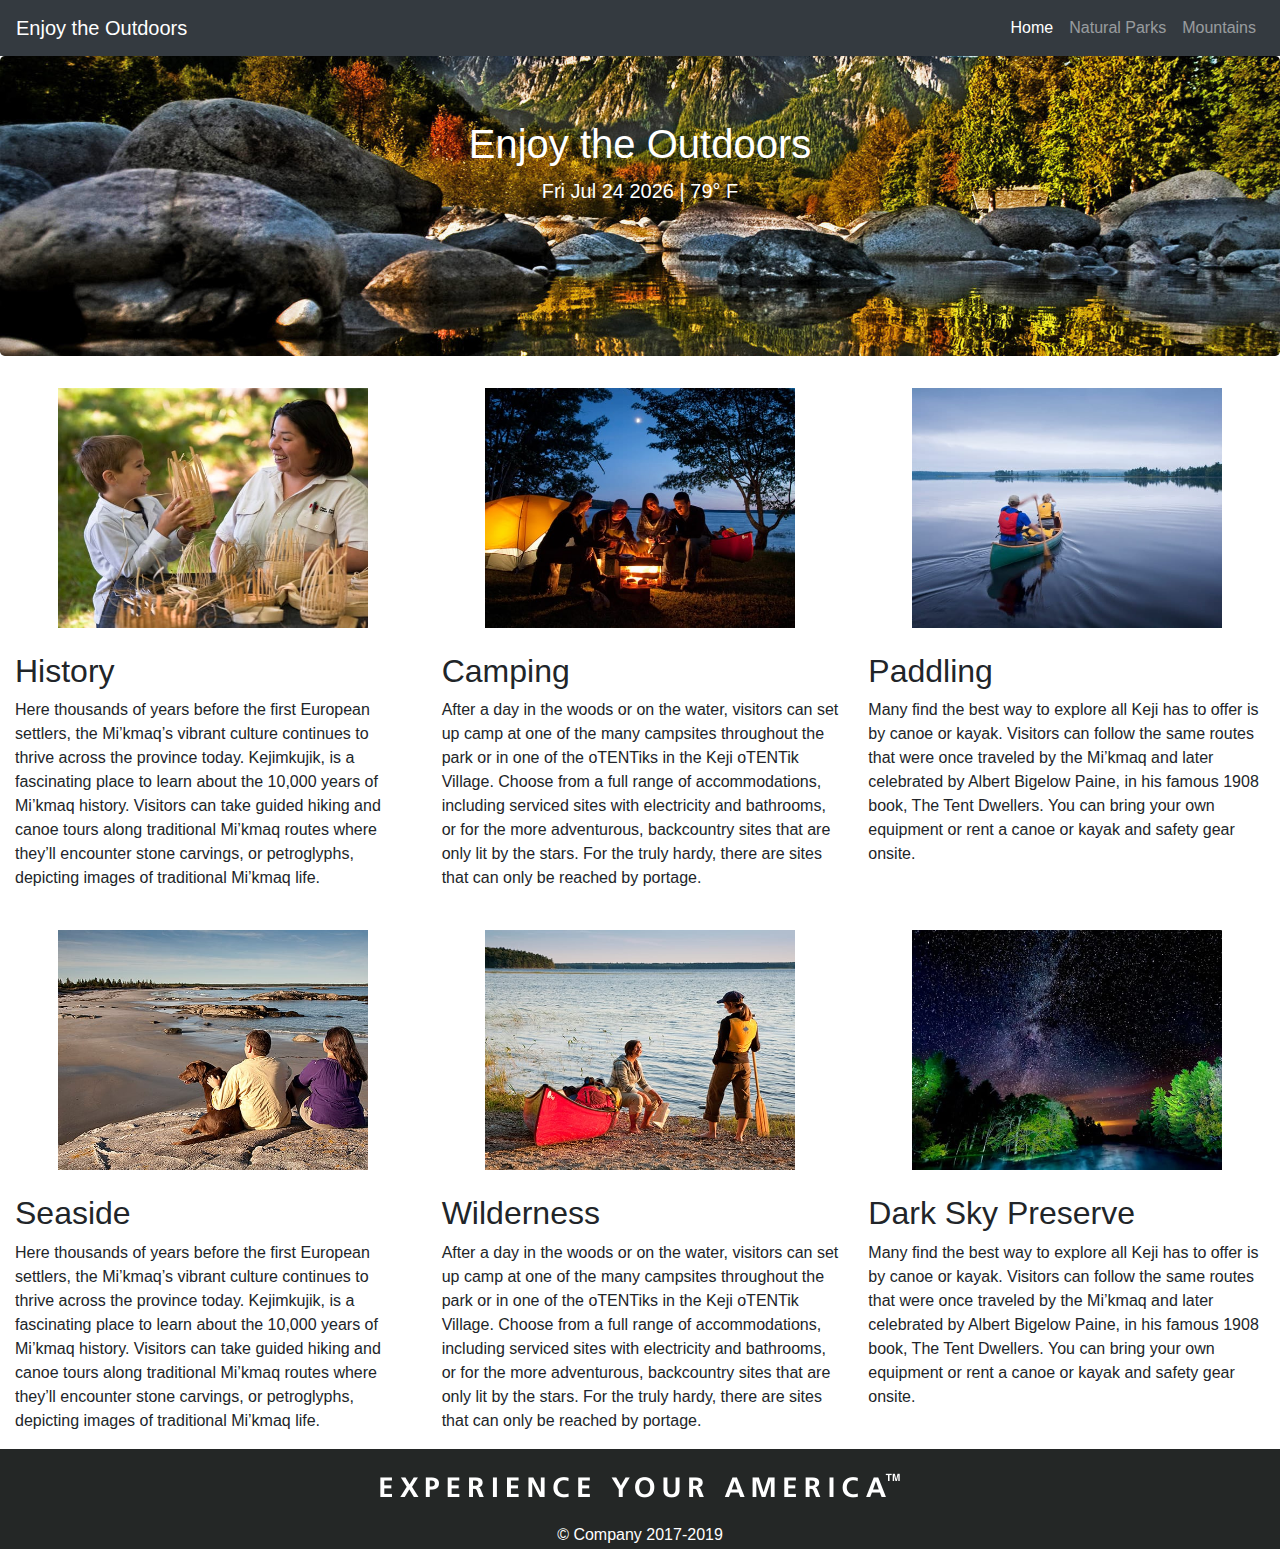
==== commit d43d14ea: "Final Submission" ====
--- a/index.html
+++ b/index.html
@@ -79,7 +79,7 @@
                         Dwellers. You can bring your own equipment or rent a canoe or kayak and safety gear onsite.</p>
                 </div>
             </div>
-            <div class="row">
+            <div class="row mt-4">
                 <div class="col-lg-4">
                     <div class="text-center mb-4">
                         <img src="images/home-seaside.jpg" class="bd-placeholder-img  image-md" alt="saving">
